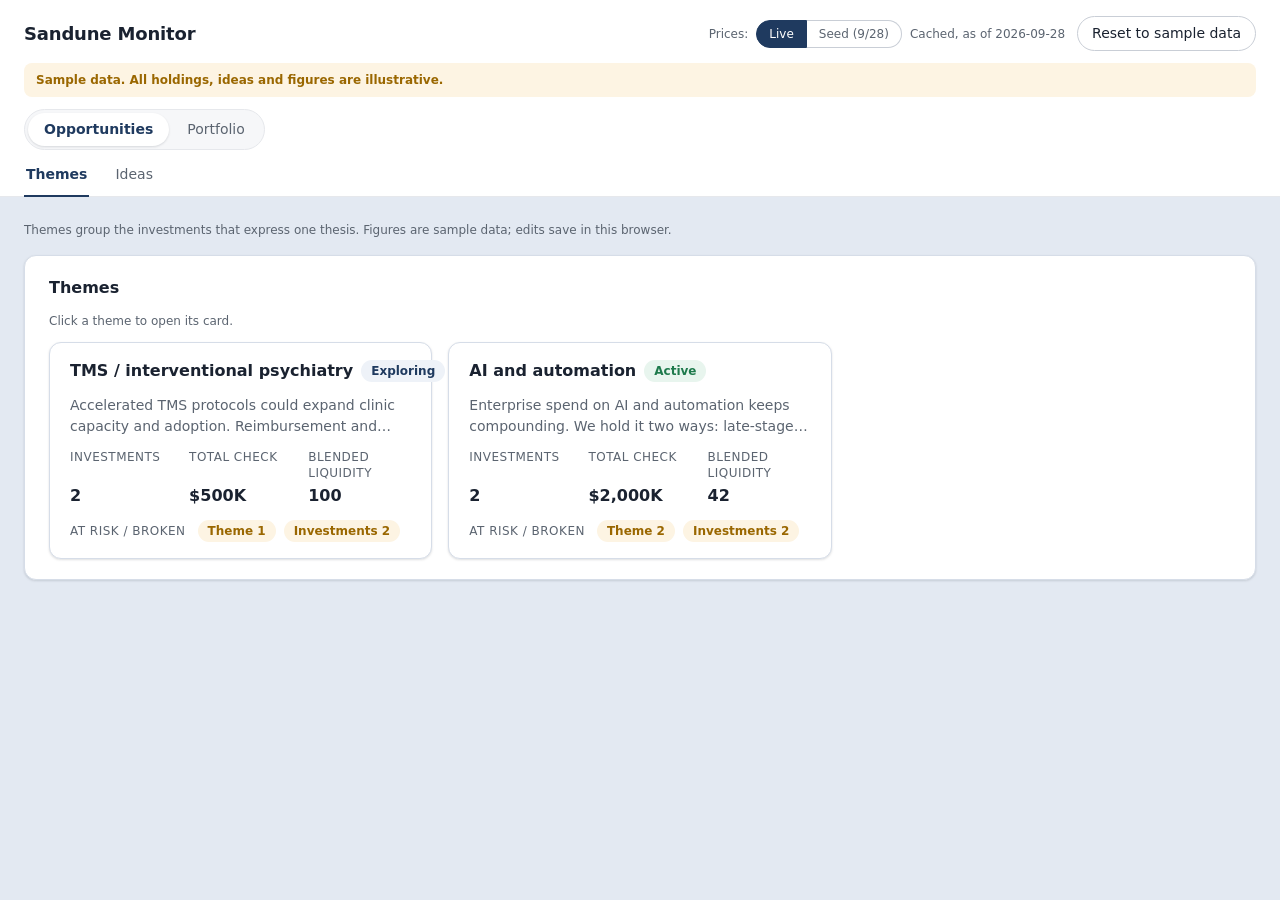
==== index.html @ 03a2427d "Holdings by asset class, one card per class Replaces the single holdings table with seven cards (pub" ====
<!doctype html>
<html lang="en">
<head>
<meta charset="utf-8">
<meta name="viewport" content="width=device-width, initial-scale=1">
<title>Sandune Monitor</title>
<link rel="stylesheet" href="css/app.css">
</head>
<body>
<header class="app-header">
  <div class="brand-row">
    <h1>Sandune Monitor</h1>
    <div class="header-tools">
      <div class="price-toggle" role="group" aria-label="Price source">
        <span class="muted">Prices:</span>
        <button type="button" class="seg" data-price-mode="live" aria-pressed="true">Live</button>
        <button type="button" class="seg" data-price-mode="seed" aria-pressed="false">Seed (9/28)</button>
        <span class="price-status muted" id="price-status" role="status"></span>
      </div>
      <button type="button" class="btn" id="reset">Reset to sample data</button>
    </div>
  </div>
  <p class="banner" role="note">Sample data. All holdings, ideas and figures are illustrative.</p>
  <nav class="nav-top" role="tablist" aria-label="Sections">
    <button type="button" role="tab" id="secbtn-opportunities" data-section="opportunities" aria-selected="true">Opportunities</button>
    <button type="button" role="tab" id="secbtn-portfolio" data-section="portfolio" aria-selected="false" tabindex="-1">Portfolio</button>
  </nav>
  <nav class="nav-sub" role="tablist" aria-label="Opportunities views" data-section="opportunities">
    <button type="button" role="tab" id="tabbtn-themes" data-tab="opportunities/themes" aria-controls="tab-themes" aria-selected="true">Themes</button>
    <button type="button" role="tab" id="tabbtn-ideas" data-tab="opportunities/ideas" aria-controls="tab-ideas" aria-selected="false" tabindex="-1">Ideas</button>
  </nav>
  <nav class="nav-sub" role="tablist" aria-label="Portfolio views" data-section="portfolio" hidden>
    <button type="button" role="tab" id="tabbtn-portfolio" data-tab="portfolio/current" aria-controls="tab-portfolio" aria-selected="true">Current</button>
    <button type="button" role="tab" id="tabbtn-proforma" data-tab="portfolio/proforma" aria-controls="tab-proforma" aria-selected="false" tabindex="-1">Pro Forma</button>
  </nav>
</header>

<main>
  <div id="sec-opportunities">
  <section id="tab-themes" role="tabpanel" aria-labelledby="tabbtn-themes" hidden>
    <p class="asof">Themes group the investments that express one thesis. Figures are sample data; edits save in this browser.</p>

    <section class="card" aria-labelledby="th-h">
      <div class="card-header"><h2 id="th-h">Themes</h2></div>
      <p class="note">Click a theme to open its card.</p>
      <div id="th-grid" class="theme-grid"></div>
    </section>
    <div id="th-card" class="card-slot"></div>
  </section>

  <section id="tab-ideas" role="tabpanel" aria-labelledby="tabbtn-ideas" hidden>
    <p class="asof">Investment ideas in the pipeline. Figures are sample data; edits save in this browser.</p>

    <section class="card" aria-labelledby="inv-h">
      <div class="card-header">
        <h2 id="inv-h">Investments</h2>
        <div class="card-actions">
          <button type="button" class="btn btn-toggle" id="id-cols" aria-pressed="false">All columns</button>
        </div>
      </div>
      <div id="id-intake"></div>
      <div class="filters" id="id-filters"></div>
      <p class="note">Click a row to open its card. "Add to Pro Forma" puts the idea in the Pro Forma book at its default check size.</p>
      <div class="table-wrap">
        <table class="grid ideas" id="id-table"></table>
      </div>
    </section>
    <div id="id-card" class="card-slot"></div>
  </section>
  </div>

  <section id="tab-portfolio" role="tabpanel" aria-labelledby="tabbtn-portfolio" hidden>
    <p class="asof" id="pf-asof"></p>

    <div class="tiles" id="pf-tiles"></div>
    <div class="card dp-build" id="pf-dp-build" hidden></div>

    <div class="charts">
      <figure class="card">
        <figcaption>Exposure by asset class, % of NAV</figcaption>
        <div class="chart-box"><canvas id="pf-chart-class" role="img" aria-label="Horizontal bar chart of exposure by asset class as a percent of NAV. Figures are in the holdings table."></canvas></div>
      </figure>
      <figure class="card">
        <figcaption>Exposure by sector, % of NAV</figcaption>
        <div class="chart-box"><canvas id="pf-chart-sector" role="img" aria-label="Horizontal bar chart of exposure by sector as a percent of NAV, excluding cash. Figures are in the holdings table."></canvas></div>
        <p class="note">% of NAV excl. cash.</p>
      </figure>
      <figure class="card card-wide">
        <figcaption>Liquidity ladder and projected capital calls, next 5 years ($M)</figcaption>
        <div class="chart-sub">Liquidity ladder</div>
        <div class="chart-box chart-ladder"><canvas id="pf-chart-ladder" role="img" aria-label="Line chart of the liquidity ladder from now through year 5, in $M."></canvas></div>
        <div class="chart-sub">Projected capital calls</div>
        <div class="chart-box chart-calls"><canvas id="pf-chart-calls" role="img" aria-label="Bar chart of projected capital calls for years 1 to 5, in $M, on the same year axis as the ladder above."></canvas></div>
        <p class="note">Ladder = cash and T-bills + holdings liquid by that date − cumulative capital calls.</p>
      </figure>
    </div>

    <div id="pf-holdings" class="hc-stack" aria-label="Holdings by asset class"></div>

    <section class="card" aria-labelledby="bl-h" id="pf-blotter">
      <div class="card-header">
        <h2 id="bl-h">Blotter <span class="h-count muted" id="bl-count"></span></h2>
        <div class="card-actions">
          <button type="button" class="btn" id="bl-csv">Download CSV</button>
        </div>
      </div>
      <p class="note">Every buy, sell, capital call, distribution and income item behind the book. A new entry posts to its holding and to operating cash straight away and saves in this browser. Sample data.</p>
      <div id="bl-form"></div>
      <div class="filters" id="bl-filters"></div>
      <div class="table-wrap">
        <table class="grid blotter" id="bl-table"></table>
      </div>
    </section>
  </section>

  <section id="tab-proforma" role="tabpanel" aria-labelledby="tabbtn-proforma" hidden>
    <p class="asof">Tick investments to add them to the book, or add a whole theme. Figures are sample data; selections save in this browser.</p>

    <section class="card" aria-labelledby="pf2-sel-h">
      <div class="card-header">
        <h2 id="pf2-sel-h">Investments to add</h2>
        <div class="card-actions">
          <label class="theme-pick"><span class="sr-only">Add theme</span><select id="pf2-theme-pick" aria-label="Add all investments in a theme"></select></label>
        </div>
      </div>
      <div class="table-wrap">
        <table class="grid" id="pf2-selector"></table>
      </div>
      <div id="pf2-trades" class="pf-trades"></div>
    </section>

    <div class="pf-grid">
      <section class="card pf-main" aria-labelledby="pf2-baf-h">
        <div class="card-header"><h2 id="pf2-baf-h">Current vs pro forma</h2></div>
        <div class="table-wrap">
          <table class="grid baf" id="pf2-table"></table>
        </div>
        <div id="pf2-pre" class="pre-breaches"></div>
      </section>
      <aside class="card pf-limits" aria-labelledby="pf2-limits-h">
        <div class="card-header"><h2 id="pf2-limits-h">Limits and haircuts</h2></div>
        <p class="note">Shared with the Portfolio tab. Changes apply to both.</p>
        <div id="pf2-limits" class="limits-grid"></div>
      </aside>
    </div>

    <figure class="card">
      <figcaption>Liquidity ladder, before and after ($M)</figcaption>
      <div class="chart-box chart-ladder"><canvas id="pf2-chart-ladder" role="img" aria-label="Line chart of the liquidity ladder before the trade (gray) and after the trade (navy), now through year 5, same axis."></canvas></div>
      <div class="chart-sub">After-trade capital calls</div>
      <div class="chart-box chart-calls"><canvas id="pf2-chart-calls" role="img" aria-label="Bar chart of after-trade projected capital calls, years 1 to 5, aligned with the ladder above."></canvas></div>
    </figure>

    <section aria-labelledby="pf2-hold-h" class="hc-group">
      <h2 id="pf2-hold-h" class="group-title">Pro forma holdings <span class="h-count muted">new rows marked PF; holdings sold to fund a trade show their reduced value</span></h2>
      <div id="pf2-holdings" class="hc-stack"></div>
    </section>
  </section>
</main>

<script src="vendor/chart.umd.min.js"></script>
<script src="data/seed.js"></script>
<script src="js/metrics.js"></script>
<script src="js/positions.js"></script>
<script src="js/format.js"></script>
<script src="js/store.js"></script>
<script src="js/api.js"></script>
<script src="js/prices.js"></script>
<script src="js/holdings.js"></script>
<script src="js/blotter.js"></script>
<script src="js/portfolio.js"></script>
<script src="samples/sample-om-extracted.js"></script>
<script src="js/themes-model.js"></script>
<script src="js/intake.js"></script>
<script src="js/ideas.js"></script>
<script src="js/proforma-model.js"></script>
<script src="js/proforma.js"></script>
<script src="js/app.js"></script>
</body>
</html>
---- css/app.css ----
/* Sandune Monitor. Calm, soft investor tool: tokens first, then components. */
:root {
  --accent: #1f3a5f;
  --ink: #1a2230;
  --muted: #5b6470;
  --page: #e3e9f2;          /* page background: cool blue-gray so white cards stand out */
  --subtle: #f6f7f9;        /* grey fills inside cards: table headers, subtotal rows, tags */
  --card: #ffffff;
  --card-border: #d6dde8;
  --line: #e6e8ec;
  --line-strong: #c9ced6;
  --hover: #f9fafb;
  --accent-tint: #eef2f8;
  --ok-tint: #e8f5ee;   --ok: #1e7a4c;
  --warn-tint: #fdf4e3; --warn: #9a6700;
  --breach-tint: #fdecec; --breach: #b42318;
  --r-card: 12px; --r-input: 8px; --r-pill: 999px;
  --shadow: 0 1px 2px rgba(16, 24, 40, .06), 0 1px 3px rgba(16, 24, 40, .08);
  --shadow-lift: 0 2px 4px rgba(16, 24, 40, .06), 0 4px 10px rgba(16, 24, 40, .10);
  --s1: 4px; --s2: 8px; --s3: 12px; --s4: 16px; --s5: 24px; --s6: 32px;
  --ease: 150ms ease;
  /* Type scale: every element uses one of these. Only Portfolio summary tiles use --fs-hero. */
  --fs-hero: 28px;          /* Portfolio summary tile values only */
  --fs-card-title: 18px;    /* card title (investment / theme name) */
  --fs-section: 16px;       /* section headings: Themes, Investments, Holdings, chart titles */
  --fs-value: 16px;         /* stat values */
  --fs-body: 14px;          /* body text */
  --fs-small: 12px;         /* help text, stat labels, table headers, pills */
}

* { box-sizing: border-box; }
html { -webkit-text-size-adjust: 100%; }
body {
  margin: 0; background: var(--page); color: var(--ink);
  font: var(--fs-body)/1.5 system-ui, -apple-system, "Segoe UI", Roboto, sans-serif;
  font-variant-numeric: tabular-nums;
  overflow-x: hidden;
}
h1, h2, h3 { margin: 0; color: var(--ink); }
h1 { font-size: var(--fs-card-title); font-weight: 600; letter-spacing: -.01em; }
h2 { font-size: var(--fs-section); font-weight: 600; }
h3 { font-size: var(--fs-body); font-weight: 600; }

/* Stat rows: equal-width columns, label on top, value underneath, all top-aligned. */
.stat-row { display: grid; grid-template-columns: repeat(var(--cols, 4), minmax(0, 1fr)); gap: var(--s3) var(--s4); align-items: start; }
.stat { display: flex; flex-direction: column; gap: var(--s1); min-width: 0; }
.stat-label { font-size: var(--fs-small); text-transform: uppercase; letter-spacing: .04em; color: var(--muted); font-weight: 500; line-height: 1.35; }
.stat-value { font-size: var(--fs-value); font-weight: 600; font-variant-numeric: tabular-nums; line-height: 1.4; min-height: 22px; display: flex; flex-wrap: wrap; gap: var(--s1); align-items: center; }
.stat-value select { font-size: var(--fs-body); font-weight: 400; }
button, input, select, textarea { font: inherit; color: inherit; }
input, select, textarea { font-variant-numeric: tabular-nums; }
a { color: var(--accent); }
:focus-visible { outline: 2px solid var(--accent); outline-offset: 2px; }

.sr-only { position: absolute; width: 1px; height: 1px; overflow: hidden; clip: rect(0 0 0 0); white-space: nowrap; }
.muted { color: var(--muted); }
.nowrap { white-space: nowrap; font-size: var(--fs-small); }
.note { color: var(--muted); margin: 0 0 var(--s3); font-size: var(--fs-small); }
.asof { color: var(--muted); margin: 0 0 var(--s4); font-size: var(--fs-small); }
.placeholder { color: var(--muted); margin: 0; padding: var(--s5); text-align: center; }
.breach { color: var(--breach); font-weight: 600; }
.ok { color: var(--ok); }

/* ---------- Header ---------- */
.app-header { padding: var(--s4) var(--s5) 0; background: var(--card); border-bottom: 1px solid var(--line); }
.brand-row { display: flex; align-items: center; justify-content: space-between; gap: var(--s3); flex-wrap: wrap; }
.header-tools { display: flex; align-items: center; gap: var(--s3); flex-wrap: wrap; }
.banner {
  margin: var(--s3) 0 0; padding: var(--s2) var(--s3); border-radius: var(--r-input);
  background: var(--warn-tint); color: var(--warn); font-weight: 600; font-size: var(--fs-small);
}
/* Navigation: top-level sections as a pill segmented control, sub-tabs underlined beneath. */
.nav-top {
  display: inline-flex; gap: 2px; margin: var(--s3) 0 var(--s2); padding: 3px;
  background: var(--subtle); border: 1px solid var(--line); border-radius: var(--r-pill);
}
.nav-top [role=tab] {
  border: 0; background: none; padding: 6px var(--s4); border-radius: var(--r-pill); cursor: pointer;
  color: var(--muted); font-weight: 500; transition: background-color var(--ease), color var(--ease), box-shadow var(--ease);
}
.nav-top [role=tab]:hover { color: var(--ink); }
.nav-top [role=tab][aria-selected=true] { background: var(--card); color: var(--accent); box-shadow: var(--shadow); font-weight: 600; }
.nav-sub { display: flex; gap: var(--s5); margin: 0; }
.nav-sub[hidden] { display: none; }
.nav-sub [role=tab] {
  border: 0; background: none; padding: 6px 2px 10px; cursor: pointer; color: var(--muted); font-weight: 500;
  border-bottom: 2px solid transparent; margin-bottom: -1px; transition: color var(--ease), border-color var(--ease);
}
.nav-sub [role=tab]:hover { color: var(--ink); }
.nav-sub [role=tab][aria-selected=true] { color: var(--accent); border-bottom-color: var(--accent); font-weight: 600; }

/* Segmented pill control (price source) */
.price-toggle { display: flex; align-items: center; gap: 0; flex-wrap: wrap; font-size: var(--fs-small); }
.price-toggle > .muted:first-child { margin-right: var(--s2); }
.seg {
  border: 1px solid var(--line-strong); background: var(--card); padding: 4px var(--s3); cursor: pointer; font-size: var(--fs-small);
  color: var(--muted); transition: background-color var(--ease), color var(--ease), border-color var(--ease);
}
.seg[data-price-mode=live] { border-radius: var(--r-pill) 0 0 var(--r-pill); }
.seg[data-price-mode=seed] { border-radius: 0 var(--r-pill) var(--r-pill) 0; border-left: 0; }
.seg[aria-pressed=true] { background: var(--accent); border-color: var(--accent); color: #fff; }
.price-status { margin-left: var(--s2); }

/* ---------- Page and cards ---------- */
main { padding: var(--s5); }
section[role=tabpanel] > * + * { margin-top: var(--s5); }
section[role=tabpanel] > .asof + * { margin-top: 0; }
.card, figure.card, .idea-card {
  background: var(--card); border: 1px solid var(--card-border); border-radius: var(--r-card); box-shadow: var(--shadow);
  padding: 20px var(--s5); margin: 0; min-width: 0;
}
.card-header { display: flex; align-items: center; justify-content: space-between; gap: var(--s3); flex-wrap: wrap; margin-bottom: var(--s3); }
.card-actions { display: flex; align-items: center; gap: var(--s2); flex-wrap: wrap; }
.card-slot:empty { display: none; }
figure.card figcaption { font-weight: 600; font-size: var(--fs-section); margin-bottom: var(--s3); }

/* ---------- Buttons, chips, pills ---------- */
.btn {
  border: 1px solid var(--line-strong); background: var(--card); color: var(--ink);
  padding: 6px 14px; border-radius: var(--r-pill); cursor: pointer; font-weight: 500; white-space: nowrap;
  transition: border-color var(--ease), color var(--ease), background-color var(--ease), box-shadow var(--ease);
}
.btn:hover { border-color: var(--accent); color: var(--accent); }
.btn-primary { background: var(--accent); border-color: var(--accent); color: #fff; }
.btn-primary:hover { color: #fff; background: #183049; }
.btn-toggle[aria-pressed=true] { background: var(--accent-tint); border-color: var(--accent); color: var(--accent); }
.btn-sm { padding: 3px 10px; font-size: var(--fs-small); }
.fld-end { margin-left: auto; justify-content: flex-end; }
table.grid th.col-act { text-align: right; }
table.grid td.col-act { text-align: right; }
.btn:disabled, .btn:disabled:hover { opacity: .45; cursor: not-allowed; border-color: var(--line-strong); color: var(--ink); }
.btn-primary:disabled, .btn-primary:disabled:hover { background: var(--accent); border-color: var(--accent); color: #fff; }
.link { border: 0; background: none; padding: 0; cursor: pointer; color: var(--accent); text-decoration: underline; text-underline-offset: 2px; }
.link.danger { color: var(--muted); }
.link.danger:hover { color: var(--breach); }
.link:disabled { color: var(--muted); text-decoration: none; cursor: not-allowed; opacity: .7; }

.chip {
  border: 1px solid var(--line); background: var(--card); border-radius: var(--r-pill); padding: 3px var(--s3); cursor: pointer;
  color: var(--ink); transition: background-color var(--ease), border-color var(--ease), color var(--ease);
}
.chip:hover { border-color: var(--line-strong); }
.chip[aria-pressed=true] { background: var(--accent); border-color: var(--accent); color: #fff; }
.chip-n { opacity: .65; margin-left: 2px; }
.chip-row { display: flex; flex-wrap: wrap; align-items: center; gap: 6px; }
.chip-label { color: var(--muted); font-size: var(--fs-small); min-width: 48px; }
.filters { display: flex; flex-direction: column; gap: var(--s2); margin-bottom: var(--s3); }

.pill, .status-pill, .flag {
  display: inline-block; border-radius: var(--r-pill); padding: 2px 10px; font-size: var(--fs-small); font-weight: 600;
  white-space: nowrap; line-height: 18px; border: 0;
}
.pill { cursor: pointer; min-width: 72px; text-align: center; transition: background-color var(--ease), color var(--ease); }
.pill-intact, .conf-high, .status-pill.is-ok, .flag-ok { background: var(--ok-tint); color: var(--ok); }
.pill-at_risk, .conf-low, .status-pill.is-warn, .flag-pre { background: var(--warn-tint); color: var(--warn); }
.pill-broken, .status-pill.is-breach, .flag-caused { background: var(--breach-tint); color: var(--breach); }
.conf-medium, .pill-null, .status-pill.is-muted { background: var(--subtle); color: var(--muted); }
.status-pill.is-accent { background: var(--accent-tint); color: var(--accent); }
.conf-high, .conf-medium, .conf-low, .pill-null { cursor: default; min-width: 0; }

.tag { display: inline-block; background: var(--subtle); color: var(--muted); font-size: var(--fs-small); padding: 1px var(--s2); border-radius: var(--r-pill); margin-left: var(--s1); }
.tag-ai { background: var(--accent-tint); color: var(--accent); font-weight: 600; }
.tag-cached { background: var(--warn-tint); color: var(--warn); }
.doc-label { background: var(--subtle); color: var(--muted); font-size: var(--fs-small); font-weight: 600; padding: 1px var(--s2); border-radius: var(--r-pill); white-space: nowrap; }
.badge { display: inline-block; font-size: var(--fs-small); font-weight: 700; padding: 0 6px; border-radius: var(--r-pill); white-space: nowrap; }
.badge-pf { background: var(--accent); color: #fff; }
.badge-sold { background: var(--subtle); color: var(--muted); font-weight: 600; }

/* ---------- Tiles ---------- */
.tiles { display: grid; grid-template-columns: repeat(auto-fit, minmax(200px, 1fr)); gap: var(--s4); }
.tile {
  background: var(--card); border: 1px solid var(--card-border); border-radius: var(--r-card); box-shadow: var(--shadow);
  padding: 20px; text-align: left; min-width: 0; display: flex; flex-direction: column; gap: 6px;
}
.tile-button { cursor: pointer; transition: transform var(--ease), box-shadow var(--ease); }
.tile-button:hover { transform: translateY(-1px); box-shadow: var(--shadow-lift); }
.tile-button[aria-expanded=true] { box-shadow: 0 0 0 2px var(--accent-tint), var(--shadow); }
.tile-label { color: var(--muted); font-size: var(--fs-small); display: flex; justify-content: space-between; gap: var(--s2); }
.tile-hint { color: var(--accent); font-weight: 500; }
.tile-value { font-size: var(--fs-hero); font-weight: 600; line-height: 1.15; letter-spacing: -.01em; transition: color var(--ease); }
.tile-value-2 { font-size: var(--fs-body); font-weight: 400; color: var(--muted); letter-spacing: 0; }
.tile-sub { color: var(--muted); font-size: var(--fs-small); display: flex; flex-wrap: wrap; align-items: center; gap: 6px; }

/* ---------- Charts ---------- */
.charts { display: grid; grid-template-columns: 1fr 1fr; gap: var(--s5); align-items: start; }
.card-wide { grid-column: 1 / -1; }
.chart-box { position: relative; height: 200px; width: 100%; }
.chart-ladder { height: 190px; }
.chart-calls { height: 130px; }
.chart-sub { color: var(--muted); font-size: var(--fs-small); margin: var(--s1) 0 2px; }
figure.card .note { margin: var(--s2) 0 0; }

/* ---------- Tables ---------- */
.table-wrap { overflow-x: auto; max-width: 100%; border: 1px solid var(--line); border-radius: var(--r-input); }
table.grid { border-collapse: separate; border-spacing: 0; width: 100%; font-variant-numeric: tabular-nums; }
table.grid th, table.grid td { padding: 12px var(--s4); text-align: left; white-space: nowrap; vertical-align: middle; line-height: 20px; }
table.grid thead th {
  background: var(--subtle); color: var(--muted); font-size: var(--fs-small); font-weight: 600; text-transform: uppercase;
  letter-spacing: .04em; border-bottom: 1px solid var(--line); position: sticky; top: 0; z-index: 2; padding-top: 10px; padding-bottom: 10px;
}
table.grid tbody tr, table.grid tfoot tr { background: var(--card); transition: background-color var(--ease); }
table.grid tbody td, table.grid tbody th { border-bottom: 1px solid var(--line); background: inherit; }
table.grid tbody tr:last-child td, table.grid tbody tr:last-child th { border-bottom: 0; }
table.grid tbody tr:hover { background: var(--hover); }
table.grid .num { text-align: right; }
table.grid td.wrap { white-space: normal; min-width: 140px; max-width: 240px; }
table.grid .col-name { position: sticky; left: 0; z-index: 1; min-width: 180px; max-width: 260px; white-space: normal; }
table.grid thead th.col-name { z-index: 3; }
table.grid tr.subtotal, table.grid tr.group-row { background: var(--subtle); }
table.grid tr.subtotal td, table.grid tr.group-row td { font-weight: 600; }
table.grid tbody tr.subtotal:hover, table.grid tbody tr.group-row:hover { background: var(--subtle); }
table.grid tr.grandtotal td { font-weight: 700; border-top: 2px solid var(--ink); border-bottom: 0; }
table.grid tbody tr.grandtotal:hover { background: var(--card); }
.sort { border: 0; background: none; padding: 0; cursor: pointer; font: inherit; color: inherit; letter-spacing: inherit; text-transform: inherit; text-align: inherit; }
th[aria-sort=ascending] .sort, th[aria-sort=descending] .sort { color: var(--accent); }
td.editable { cursor: text; }
td.editable:hover { box-shadow: inset 0 0 0 1px var(--line-strong); }
.cell-input { width: 100%; min-width: 80px; padding: 4px 8px; border: 1px solid var(--accent); border-radius: var(--r-input); background: var(--card); }
td.num .cell-input { text-align: right; }
.col-act { width: 1%; }
tr.addrow td { background: var(--card); }
.addrow-inner { display: flex; align-items: center; gap: var(--s2); flex-wrap: wrap; position: sticky; left: var(--s4); width: max-content; }
.addrow-inner select, .theme-pick select, #pf2-selector select, .note-form select {
  border: 1px solid var(--line-strong); border-radius: var(--r-input); padding: 5px var(--s2); background: var(--card); max-width: 100%;
}
.sub-num { display: block; color: var(--muted); font-size: var(--fs-small); }

/* Dry powder build */
table.grid.build tr.sub { background: var(--subtle); }
table.grid.build tr.sub td { font-weight: 600; }
table.grid.build tr.total td { font-weight: 700; border-top: 2px solid var(--ink); }

/* ---------- Ideas: themes ---------- */
.theme-grid { display: grid; grid-template-columns: repeat(auto-fill, minmax(300px, 1fr)); gap: var(--s4); }
.theme-tile {
  display: flex; flex-direction: column; gap: var(--s3); text-align: left; border: 1px solid var(--card-border); border-radius: var(--r-card);
  background: var(--card); padding: var(--s4) 20px; cursor: pointer; min-width: 0; box-shadow: var(--shadow);
  transition: transform var(--ease), box-shadow var(--ease), border-color var(--ease);
}
.theme-tile:hover { transform: translateY(-1px); box-shadow: var(--shadow-lift); }
.theme-tile.selected { border-color: var(--accent); box-shadow: 0 0 0 2px var(--accent-tint), var(--shadow); }
.tt-head { display: flex; justify-content: space-between; align-items: flex-start; gap: var(--s2); font-size: var(--fs-section); }
.tt-thesis { color: var(--muted); display: -webkit-box; -webkit-line-clamp: 2; -webkit-box-orient: vertical; overflow: hidden; }

/* ---------- Ideas: investment and theme cards ---------- */
tr.idea-row { cursor: pointer; }
table.grid tbody tr.idea-row.selected { background: var(--accent-tint); }
tr.idea-row.selected td.col-name { box-shadow: inset 3px 0 0 var(--accent); font-weight: 600; }
.card-head { border-bottom: 1px solid var(--line); padding-bottom: var(--s4); }
.title-input { width: 100%; font-size: var(--fs-card-title); font-weight: 600; border: 1px solid transparent; border-radius: var(--r-input); padding: 4px 8px; margin-left: -8px; background: transparent; }
.title-input:hover, .title-input:focus { border-color: var(--line-strong); }
.head-fields { display: flex; flex-wrap: wrap; gap: var(--s3) var(--s5); margin-top: var(--s3); align-items: flex-end; }
.fld { display: flex; flex-direction: column; gap: var(--s1); min-width: 0; }
.fld > span:first-child { color: var(--muted); font-size: var(--fs-small); }
.fld input, .fld select, .fld textarea, .card-sec textarea, .list-input, .add-line input, #id-paste {
  border: 1px solid var(--line-strong); border-radius: var(--r-input); padding: 6px 10px; background: var(--card); min-width: 0;
  transition: border-color var(--ease), box-shadow var(--ease);
}
.fld input:focus, .fld select:focus, .fld textarea:focus, .card-sec textarea:focus, .list-input:focus, .add-line input:focus, #id-paste:focus {
  border-color: var(--accent); box-shadow: 0 0 0 3px var(--accent-tint); outline: none;
}
.fld input.wide { min-width: 280px; }
.fld.block { margin-top: var(--s3); }
.fld.grow { flex: 1 1 200px; }
.card-sec { padding: var(--s4) 0; border-bottom: 1px solid var(--line); }
.card-sec:last-child { border-bottom: 0; padding-bottom: 0; }
.card-sec h3 { margin-bottom: var(--s2); }
.card-sec textarea { width: 100%; resize: vertical; }
.reason { margin-top: var(--s3); padding: var(--s3); border-radius: var(--r-input); background: var(--accent-tint); }
.reason label { display: block; font-weight: 600; margin-bottom: var(--s2); }
.reason .breach { margin: var(--s2) 0 0; }
.edit-list { list-style: none; margin: 0 0 var(--s2); padding: 0; }
.edit-list li { display: flex; align-items: center; gap: var(--s2); padding: var(--s1) 0; }
.edit-list .list-input { flex: 1 1 auto; }
.list-text { flex: 1 1 auto; }
.add-line { display: flex; gap: var(--s2); flex-wrap: wrap; }
.add-line input { flex: 1 1 200px; }
.terms { display: grid; grid-template-columns: repeat(auto-fill, minmax(180px, 1fr)); gap: var(--s3); margin-top: var(--s1); }
.terms .fld:has(input.wide) { grid-column: span 2; }
.terms .fld input.wide { min-width: 0; }
.signals { list-style: none; margin: 0 0 var(--s3); padding: 0; }
.signals li { display: flex; gap: var(--s3); align-items: baseline; padding: var(--s2) 0; border-bottom: 1px solid var(--line); }
.sig-date { color: var(--muted); white-space: nowrap; }
.sig-body { flex: 1 1 auto; }
.sig-actions { white-space: nowrap; }
.ai-read { display: block; margin-top: var(--s1); font-size: var(--fs-small); }
.note-form { display: flex; flex-wrap: wrap; gap: var(--s2); align-items: flex-end; }
.note-form select { max-width: 280px; }
table.grid.log td.wrap { min-width: 220px; max-width: none; }
.vc-row .list-input { flex: 1 1 200px; }
.picks { display: flex; flex-wrap: wrap; gap: var(--s2) var(--s4); margin-top: var(--s2); }
.pick { display: flex; gap: 6px; align-items: center; cursor: pointer; }
.card-sec .table-wrap + .note { margin-top: var(--s3); }

/* ---------- Ideas: document intake ---------- */
.intake { border: 1px solid var(--line); border-radius: var(--r-card); margin-bottom: var(--s4); background: var(--card); }
.intake > summary { cursor: pointer; padding: var(--s3) var(--s4); font-weight: 600; }
.intake-body { padding: 0 var(--s4) var(--s4); }
.intake-tabs { display: inline-flex; gap: 2px; margin-bottom: var(--s3); padding: 3px; background: var(--subtle); border: 1px solid var(--line); border-radius: var(--r-pill); }
.intake-tabs [role=tab] { border: 0; background: none; padding: 4px var(--s3); border-radius: var(--r-pill); cursor: pointer; color: var(--muted); transition: background-color var(--ease), color var(--ease); }
.intake-tabs [role=tab][aria-selected=true] { background: var(--card); color: var(--accent); font-weight: 600; box-shadow: var(--shadow); }
.dropzone {
  border: 1px dashed var(--line-strong); border-radius: var(--r-card); padding: var(--s5) var(--s3); text-align: center; color: var(--muted); cursor: pointer;
  transition: border-color var(--ease), background-color var(--ease), color var(--ease);
}
.dropzone:hover, .dropzone.over { border-color: var(--accent); background: var(--accent-tint); color: var(--ink); }
#id-paste { width: 100%; margin-bottom: var(--s2); }
.intake-foot { display: flex; flex-wrap: wrap; align-items: center; gap: var(--s3); margin-top: var(--s3); }
.intake-msg { margin: var(--s3) 0 0; padding: var(--s2) var(--s3); border-radius: var(--r-input); background: var(--warn-tint); color: var(--warn); }
.reading { margin: var(--s1) 0; font-weight: 600; color: var(--accent); }
.rv-head { display: flex; justify-content: space-between; gap: var(--s3); flex-wrap: wrap; align-items: flex-start; margin-bottom: var(--s3); }
.rv-head .note { margin: var(--s1) 0 0; }
.rv-save { display: flex; gap: var(--s2); align-items: center; flex-wrap: wrap; }
table.grid.review td, table.grid.review th { white-space: normal; vertical-align: top; }
table.grid.review tbody th.col-name { min-width: 140px; font-weight: 600; text-align: left; }
table.grid.review td.rv-value { min-width: 260px; max-width: 560px; }
table.grid.review td.rv-value input, table.grid.review td.rv-value select, table.grid.review td.rv-value textarea {
  width: 100%; border: 1px solid var(--line-strong); border-radius: var(--r-input); padding: 6px 10px; }
table.grid.review td.rv-value input[inputmode] { width: 140px; }
table.grid.review td.rv-actions { white-space: nowrap; }
table.grid.review tbody tr.attn { background: var(--warn-tint); }
table.grid.review tbody tr.rv-accepted, table.grid.review tbody tr.rv-edited { background: var(--ok-tint); }
.rv-list { margin: 0; padding-left: var(--s4); }
.rv-done { color: var(--ok); font-weight: 600; font-size: var(--fs-small); }

/* ---------- Holdings by asset class ---------- */
.hc-stack { display: flex; flex-direction: column; gap: var(--s5); }
.hc-group { display: flex; flex-direction: column; gap: var(--s3); }
.group-title .h-count { text-transform: none; letter-spacing: 0; }
.unit-hint { text-transform: none; letter-spacing: 0; font-weight: 500; opacity: .8; }
td.derived { color: var(--ink); cursor: help; }
table.grid.hold td.col-name { min-width: 150px; max-width: 220px; }
table.grid.hold th, table.grid.hold td { padding-left: var(--s3); padding-right: var(--s3); }
table.grid.hold th.col-name, table.grid.hold td.col-name { padding-left: var(--s4); }
table.grid.hold-total td.col-name, table.grid.hold-total th.col-name { min-width: 160px; }
table.grid.hold-total { width: auto; min-width: 480px; }
@media (max-width: 720px) {
  .hc-stack { gap: var(--s4); }
  table.grid.hold-total { min-width: 0; width: 100%; }
}

/* ---------- Blotter ---------- */
.h-count { font-size: var(--fs-small); font-weight: 500; margin-left: var(--s2); }
.bl-form { display: flex; flex-wrap: wrap; gap: var(--s3) var(--s4); align-items: flex-end; padding: var(--s4); border: 1px solid var(--line); border-radius: var(--r-input); background: var(--subtle); margin-bottom: var(--s2); }
.bl-form .fld input, .bl-form .fld select { min-width: 120px; width: 140px; }
.bl-form .fld-holding select { width: 260px; max-width: 100%; }
.bl-form .fld-note { flex: 1 1 200px; }
.bl-form .fld-note input { width: 100%; }
.bl-form .fld input[inputmode] { text-align: right; }
.bl-form .bl-computed { display: inline-block; padding: 6px 0; min-width: 120px; font-weight: 600; }
.bl-form .fld-submit { align-self: flex-end; }
.bl-help { margin-bottom: var(--s3); }
.bl-error { margin: 0 0 var(--s3); padding: var(--s2) var(--s3); border-radius: var(--r-input); background: var(--breach-tint); color: var(--breach); font-weight: 600; }
.bl-select { border: 1px solid var(--line-strong); border-radius: var(--r-input); padding: 4px var(--s2); background: var(--card); max-width: 100%; }
.tag-buy, .tag-capital_call { background: var(--accent-tint); color: var(--accent); }
.tag-sell { background: var(--warn-tint); color: var(--warn); }
.tag-dividend, .tag-coupon, .tag-interest, .tag-distribution { background: var(--ok-tint); color: var(--ok); }
.tag-fee { background: var(--subtle); color: var(--muted); }
table.grid.blotter td.wrap { max-width: 300px; }
table.grid.blotter .col-name { min-width: 160px; }

/* ---------- Pro Forma ---------- */
.num-input { width: 88px; text-align: right; border: 1px solid var(--line-strong); border-radius: var(--r-input); padding: 5px var(--s2); background: var(--card); }
.sel-inc { display: inline-flex; gap: var(--s2); align-items: center; cursor: pointer; }
table.grid tbody tr.sel-on { background: var(--accent-tint); }
.theme-pick select { min-width: 220px; }
.pf-trades { margin-top: var(--s3); }
.trades { margin: 0; padding-left: 18px; }
.trades li { margin: 2px 0; }
.warn { margin-top: var(--s2); padding: var(--s2) var(--s3); border-radius: var(--r-input); background: var(--warn-tint); color: var(--warn); }
.warn p { margin: 2px 0; }
.pf-grid { display: grid; grid-template-columns: minmax(0, 1fr) 360px; gap: var(--s5); align-items: start; }
.pf-grid > * { min-width: 0; }
.limits-grid { display: flex; flex-direction: column; gap: var(--s4); }
table.grid.limits .col-name { min-width: 0; position: static; }
.unit-input { display: inline-flex; align-items: center; gap: 6px; }
.unit-input input { width: 96px; text-align: right; border: 1px solid var(--line-strong); border-radius: var(--r-input); padding: 5px var(--s2); background: var(--card); transition: border-color var(--ease), box-shadow var(--ease); }
.unit-input input:focus { border-color: var(--accent); box-shadow: 0 0 0 3px var(--accent-tint); outline: none; }
.unit { color: var(--muted); font-size: var(--fs-small); min-width: 20px; text-align: left; }

/* Comparison table */
table.grid.baf td { white-space: normal; }
table.grid.baf td.col-name { min-width: 170px; }
table.grid.baf th.th-group { text-align: center; }
table.grid.baf thead tr:first-child th[rowspan] { vertical-align: bottom; }
table.grid.baf thead tr + tr th { top: 38px; }
table.grid.baf .pfc { background: var(--accent-tint); border-left: 1px dashed var(--line-strong); }
table.grid.baf thead th.pfc { color: var(--accent); }
table.grid.baf td.num { min-width: 104px; }
table.grid.baf td.lim { color: var(--muted); white-space: nowrap; }
table.grid.baf tr.group-row td { text-transform: uppercase; letter-spacing: .04em; font-size: var(--fs-small); color: var(--muted); padding-top: 8px; padding-bottom: 8px; }
table.grid.baf tbody tr.note-row { background: var(--card); }
table.grid.baf tr.note-row td { color: var(--muted); font-size: var(--fs-small); font-style: italic; padding-top: 6px; padding-bottom: 6px; }
table.grid.baf tr.row-caused td:first-child { box-shadow: inset 3px 0 0 var(--breach); }
table.grid.baf tr.row-pre td:first-child { box-shadow: inset 3px 0 0 var(--warn); }
.chg-good { color: var(--ok); font-weight: 600; }
.chg-bad { color: var(--breach); font-weight: 600; }
.chg-flat { color: var(--muted); }
.chg-neutral { color: var(--ink); }
.pre-breaches { margin-top: var(--s4); }
.pre-breaches h3 { margin-bottom: var(--s2); }
.pre-breaches ul { margin: 0; padding: 0; list-style: none; }
.pre-breaches li { margin: var(--s1) 0; }
.pre-breaches p { margin: 0; }
table.grid tbody tr.pf-new { background: var(--accent-tint); }
table.grid tbody tr.pf-funded { background: var(--subtle); }

/* ---------- Responsive ---------- */
@media (max-width: 1100px) {
  .pf-grid { grid-template-columns: minmax(0, 1fr); }
}
@media (max-width: 900px) {
  .charts { grid-template-columns: 1fr; }
}
@media (max-width: 720px) {
  .app-header { padding: var(--s3) var(--s4) 0; }
  main { padding: var(--s4); }
  section[role=tabpanel] > * + * { margin-top: var(--s4); }
  .card, figure.card, .idea-card { padding: var(--s4); }
  .tiles { grid-template-columns: repeat(2, minmax(0, 1fr)); gap: var(--s3); }
  .tile { padding: var(--s4); }
  .tile-value { font-size: var(--fs-hero); }
  .nav-top { display: flex; }
  .nav-top [role=tab] { flex: 1 1 0; padding: 6px var(--s2); }
  .nav-sub { gap: var(--s4); }
  .price-status { flex-basis: 100%; margin: var(--s1) 0 0; }
  table.grid th, table.grid td { padding: 10px var(--s3); }
  table.grid .col-name { min-width: 140px; max-width: 170px; }
  .theme-grid { grid-template-columns: 1fr; }
  .fld input.wide { min-width: 0; width: 100%; }
  .head-fields .fld:has(input.wide) { flex: 1 1 100%; }
  .terms .fld:has(input.wide) { grid-column: 1 / -1; }
  .edit-list li { flex-wrap: wrap; }
  .edit-list li.assume .list-input { flex-basis: 100%; order: 3; }
  .theme-pick, .theme-pick select { min-width: 0; width: 100%; }
  .bl-form .fld, .bl-form .fld input, .bl-form .fld select, .bl-form .fld-holding select { width: 100%; min-width: 0; }
  .bl-form .fld { flex: 1 1 calc(50% - var(--s4)); }
  .bl-form .fld-holding, .bl-form .fld-note, .bl-form .fld-submit { flex-basis: 100%; }
  .card-actions { width: 100%; }

  /* Review screen: one card per field so Accept / Edit stay on screen. */
  table.grid.review, table.grid.review tbody { display: block; width: 100%; }
  table.grid.review thead { display: none; }
  table.grid.review tr { display: grid; grid-template-columns: 1fr auto auto; gap: var(--s1) var(--s2); padding: var(--s3); border-bottom: 1px solid var(--line); }
  table.grid.review th, table.grid.review td { border: 0; padding: 0; background: transparent !important; }
  table.grid.review tbody th.col-name { position: static; grid-column: 1; min-width: 0; max-width: none; }
  table.grid.review td.num { grid-column: 2; grid-row: 1; color: var(--muted); }
  table.grid.review td.num:not(:empty)::before { content: "p. "; }
  table.grid.review td:nth-child(4) { grid-column: 3; grid-row: 1; }
  table.grid.review td.rv-value { grid-column: 1 / -1; min-width: 0; max-width: none; }
  table.grid.review td.rv-actions { grid-column: 1 / -1; white-space: normal; }
  .table-wrap:has(> table.review) { overflow-x: visible; border: 0; }
}

/* Short text columns (asset class, sector) wrap so the compact holdings view fits a 1366px laptop. */
table.grid td.wrap-sm { white-space: normal; min-width: 96px; max-width: 150px; }
table.grid td.col-name { max-width: 230px; }

/* Headers may wrap to two lines so long uppercase labels don't set column widths; rows are exactly 44px. */
table.grid thead th { white-space: normal; vertical-align: bottom; min-width: 64px; }
table.grid tbody td, table.grid tbody th { padding-bottom: 11px; }
table.grid td.wrap { max-width: 200px; }
#pf2-selector select { max-width: 220px; }

/* Card rhythm: tab panels stack their cards with a fixed 24px gap (16px on phones). */
section[role=tabpanel] { display: flex; flex-direction: column; gap: var(--s5); }
section[role=tabpanel][hidden] { display: none; }
section[role=tabpanel] > * + * { margin-top: 0; }
section[role=tabpanel] > .asof { margin: 0 0 calc(var(--s4) - var(--s5)); }
.tile-value-2 { display: block; margin-top: 2px; }
@media (max-width: 720px) {
  section[role=tabpanel] { gap: var(--s4); }
  section[role=tabpanel] > .asof { margin-bottom: 0; }
}

/* ---------- Stage 6c: card title line, stat rows, theme tiles ---------- */
.stat-row.cols-3 { --cols: 3; }
.stat-row.cols-4 { --cols: 4; }
.stat-value select { max-width: 100%; border: 1px solid var(--line-strong); border-radius: var(--r-input); padding: 4px var(--s2); background: var(--card); }
.card-head .stat-row { margin-top: var(--s4); }
.card-head .head-fields { margin-top: var(--s4); }

/* Title line: name, status pill-select, close button at the far right. */
.title-line { display: flex; align-items: center; gap: var(--s3); }
.title-line .title-input { flex: 1 1 auto; min-width: 0; width: auto; margin-left: -8px; }
.status-select {
  flex: 0 0 auto; appearance: none; -webkit-appearance: none; border: 0; border-radius: var(--r-pill); cursor: pointer;
  font-size: var(--fs-small); font-weight: 600; padding: 4px 26px 4px 12px; line-height: 18px;
  background-image: url("data:image/svg+xml,%3Csvg xmlns='http://www.w3.org/2000/svg' width='8' height='5' viewBox='0 0 8 5'%3E%3Cpath d='M0 0h8L4 5z' fill='%235b6470'/%3E%3C/svg%3E");
  background-position: calc(100% - 11px) 50%; background-size: 8px 5px; background-repeat: no-repeat;
  transition: box-shadow var(--ease);
}
.status-select.is-ok { background-color: var(--ok-tint); color: var(--ok); }
.status-select.is-warn { background-color: var(--warn-tint); color: var(--warn); }
.status-select.is-accent { background-color: var(--accent-tint); color: var(--accent); }
.status-select.is-muted { background-color: var(--subtle); color: var(--muted); }
.status-select:focus-visible { outline: 2px solid var(--accent); outline-offset: 2px; }
.close-btn {
  flex: 0 0 auto; width: 32px; height: 32px; margin-left: auto; border: 0; border-radius: var(--r-pill); background: transparent;
  color: var(--muted); font-size: 22px; line-height: 1; cursor: pointer; display: inline-flex; align-items: center; justify-content: center;
  transition: background-color var(--ease), color var(--ease);
}
.close-btn:hover { color: var(--ink); background: var(--subtle); }

/* Theme tiles: identical structure, so every tile in a row has the same layout and height. */
.theme-grid { align-items: stretch; }
.theme-tile { gap: var(--s3); }
.tt-head { align-items: center; }
.tt-name { font-size: var(--fs-section); font-weight: 600; min-width: 0; overflow: hidden; text-overflow: ellipsis; white-space: nowrap; }
.tt-thesis { font-size: var(--fs-body); line-height: 1.5; min-height: 3em; }
.tt-risk { display: flex; align-items: center; flex-wrap: wrap; gap: var(--s2); margin-top: auto; }
.tt-risk .stat-label { margin-right: var(--s1); }

@media (max-width: 720px) {
  .stat-row.cols-4 { --cols: 2; }
  .title-line { flex-wrap: wrap; }
  .title-line .title-input { flex-basis: calc(100% - 44px); }
}

/* Each stat spans two subgrid rows, so every label in a row shares one height and values line up
   even when a label wraps (e.g. "Blended liquidity (check-weighted)" on phones). */
.stat-row { grid-auto-rows: auto; row-gap: var(--s1); }
.stat-row > .stat { display: grid; grid-row: span 2; grid-template-rows: subgrid; gap: var(--s1); align-content: start; }
.stat-row > .stat > .stat-label { align-self: start; }
.stat-row > .stat > .stat-value { align-self: start; }
@media (max-width: 720px) { .stat-row > .stat > .stat-value { padding-bottom: var(--s3); } }
.theme-grid { grid-template-columns: repeat(auto-fill, minmax(340px, 1fr)); }
@media (max-width: 720px) { .theme-grid { grid-template-columns: 1fr; } }
@media (max-width: 720px) {
  .title-line .title-input { order: 1; }
  .title-line .close-btn { order: 2; }
  .title-line .status-select { order: 3; }
}
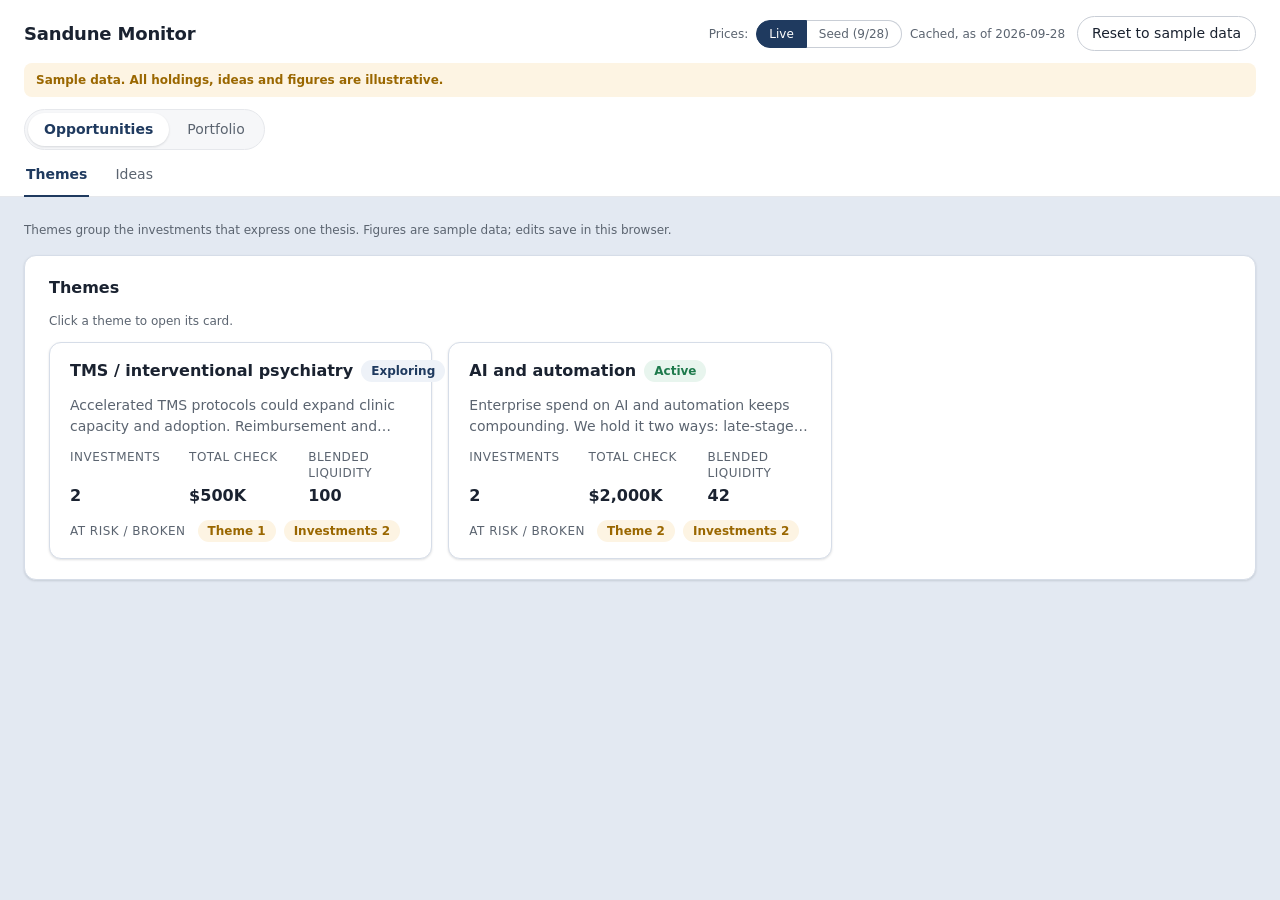
==== commit e7065d88: "Ideas sections, Invested funding flow, Pro Forma checklist Opportunities > Ideas now has Prospective" ====
--- a/index.html
+++ b/index.html
@@ -53,18 +53,33 @@
 
     <section class="card" aria-labelledby="inv-h">
       <div class="card-header">
-        <h2 id="inv-h">Investments</h2>
+        <h2 id="inv-h">Prospective investments <span class="h-count muted" id="id-prospective-count"></span></h2>
         <div class="card-actions">
           <button type="button" class="btn btn-toggle" id="id-cols" aria-pressed="false">All columns</button>
         </div>
       </div>
       <div id="id-intake"></div>
       <div class="filters" id="id-filters"></div>
-      <p class="note">Click a row to open its card. "Add to Pro Forma" puts the idea in the Pro Forma book at its default check size.</p>
+      <p class="note">Watching, Researching and IC. Click a row to open its card; changing the status on the card moves the investment between sections.</p>
       <div class="table-wrap">
         <table class="grid ideas" id="id-table"></table>
       </div>
     </section>
+
+    <section class="card" aria-labelledby="done-h">
+      <div class="card-header">
+        <h2 id="done-h">Completed investments <span class="h-count muted" id="id-completed-count"></span></h2>
+      </div>
+      <p class="note">Marked Invested. Their funding is posted to the blotter and the holding sits in Portfolio &gt; Current.</p>
+      <div id="id-completed"></div>
+    </section>
+
+    <details class="card passed" id="id-passed">
+      <summary>Passed <span class="h-count muted" id="id-passed-count"></span></summary>
+      <p class="note">Kept for the decision log. Click a row to open its card.</p>
+      <div id="id-passed-list"></div>
+    </details>
+
     <div id="id-card" class="card-slot"></div>
   </section>
   </div>
@@ -114,15 +129,11 @@
   </section>
 
   <section id="tab-proforma" role="tabpanel" aria-labelledby="tabbtn-proforma" hidden>
-    <p class="asof">Tick investments to add them to the book, or add a whole theme. Figures are sample data; selections save in this browser.</p>
-
     <section class="card" aria-labelledby="pf2-sel-h">
       <div class="card-header">
-        <h2 id="pf2-sel-h">Investments to add</h2>
-        <div class="card-actions">
-          <label class="theme-pick"><span class="sr-only">Add theme</span><select id="pf2-theme-pick" aria-label="Add all investments in a theme"></select></label>
-        </div>
+        <h2 id="pf2-sel-h">Select prospective investments to model. <span class="h-count muted" id="pf2-sel-count"></span></h2>
       </div>
+      <p class="note">Every idea with status Watching, Researching or IC. Tick one, set its check size, funded %, upfront fee % and funding source, and the book below updates. Figures are sample data; selections save in this browser.</p>
       <div class="table-wrap">
         <table class="grid" id="pf2-selector"></table>
       </div>
@@ -170,10 +181,11 @@
 <script src="js/blotter.js"></script>
 <script src="js/portfolio.js"></script>
 <script src="samples/sample-om-extracted.js"></script>
+<script src="js/proforma-model.js"></script>
+<script src="js/invest-model.js"></script>
 <script src="js/themes-model.js"></script>
 <script src="js/intake.js"></script>
 <script src="js/ideas.js"></script>
-<script src="js/proforma-model.js"></script>
 <script src="js/proforma.js"></script>
 <script src="js/app.js"></script>
 </body>
--- a/css/app.css
+++ b/css/app.css
@@ -125,7 +125,6 @@
 .btn-primary:hover { color: #fff; background: #183049; }
 .btn-toggle[aria-pressed=true] { background: var(--accent-tint); border-color: var(--accent); color: var(--accent); }
 .btn-sm { padding: 3px 10px; font-size: var(--fs-small); }
-.fld-end { margin-left: auto; justify-content: flex-end; }
 table.grid th.col-act { text-align: right; }
 table.grid td.col-act { text-align: right; }
 .btn:disabled, .btn:disabled:hover { opacity: .45; cursor: not-allowed; border-color: var(--line-strong); color: var(--ink); }
@@ -332,12 +331,26 @@
 table.grid.hold td.col-name { min-width: 150px; max-width: 220px; }
 table.grid.hold th, table.grid.hold td { padding-left: var(--s3); padding-right: var(--s3); }
 table.grid.hold th.col-name, table.grid.hold td.col-name { padding-left: var(--s4); }
+table.grid.hold th.col-w { min-width: 104px; }
+.hc .card-header h2 { display: flex; flex-wrap: wrap; align-items: baseline; gap: var(--s1) var(--s2); }
 table.grid.hold-total td.col-name, table.grid.hold-total th.col-name { min-width: 160px; }
-table.grid.hold-total { width: auto; min-width: 480px; }
+table.grid.hold-total { width: 100%; }
 @media (max-width: 720px) {
   .hc-stack { gap: var(--s4); }
   table.grid.hold-total { min-width: 0; width: 100%; }
 }
+
+/* ---------- Ideas: passed list, funding form ---------- */
+details.passed > summary { cursor: pointer; font-weight: 600; font-size: var(--fs-section); list-style: none; display: flex; align-items: center; gap: var(--s2); }
+details.passed > summary::before { content: ""; width: 0; height: 0; border-left: 6px solid var(--muted); border-top: 5px solid transparent; border-bottom: 5px solid transparent; transition: transform var(--ease); }
+details.passed[open] > summary::before { transform: rotate(90deg); }
+details.passed > summary::-webkit-details-marker { display: none; }
+details.passed > .note { margin-top: var(--s3); }
+.fund-form { display: flex; flex-wrap: wrap; gap: var(--s3) var(--s4); align-items: flex-end; margin: var(--s3) 0; }
+.fund-form .fld input, .fund-form .fld select { background: var(--card); }
+.fund-form .fld input[inputmode] { width: 120px; text-align: right; }
+.fund-form .fld select { max-width: 320px; }
+.card-head .funded-line { margin: var(--s3) 0 0; }
 
 /* ---------- Blotter ---------- */
 .h-count { font-size: var(--fs-small); font-weight: 500; margin-left: var(--s2); }
@@ -433,6 +446,8 @@
   .edit-list li { flex-wrap: wrap; }
   .edit-list li.assume .list-input { flex-basis: 100%; order: 3; }
   .theme-pick, .theme-pick select { min-width: 0; width: 100%; }
+  .hc .card-header h2 .h-count { flex-basis: 100%; margin-left: 0; }
+  .fund-form .fld, .fund-form .fld input, .fund-form .fld select { width: 100%; max-width: none; }
   .bl-form .fld, .bl-form .fld input, .bl-form .fld select, .bl-form .fld-holding select { width: 100%; min-width: 0; }
   .bl-form .fld { flex: 1 1 calc(50% - var(--s4)); }
   .bl-form .fld-holding, .bl-form .fld-note, .bl-form .fld-submit { flex-basis: 100%; }
@@ -477,6 +492,8 @@
 .stat-row.cols-3 { --cols: 3; }
 .stat-row.cols-4 { --cols: 4; }
 .stat-value select { max-width: 100%; border: 1px solid var(--line-strong); border-radius: var(--r-input); padding: 4px var(--s2); background: var(--card); }
+.stat-value > select { min-width: 0; width: 100%; flex: 1 1 0; }
+.stat-row > .stat > .stat-value { min-width: 0; }
 .card-head .stat-row { margin-top: var(--s4); }
 .card-head .head-fields { margin-top: var(--s4); }
 
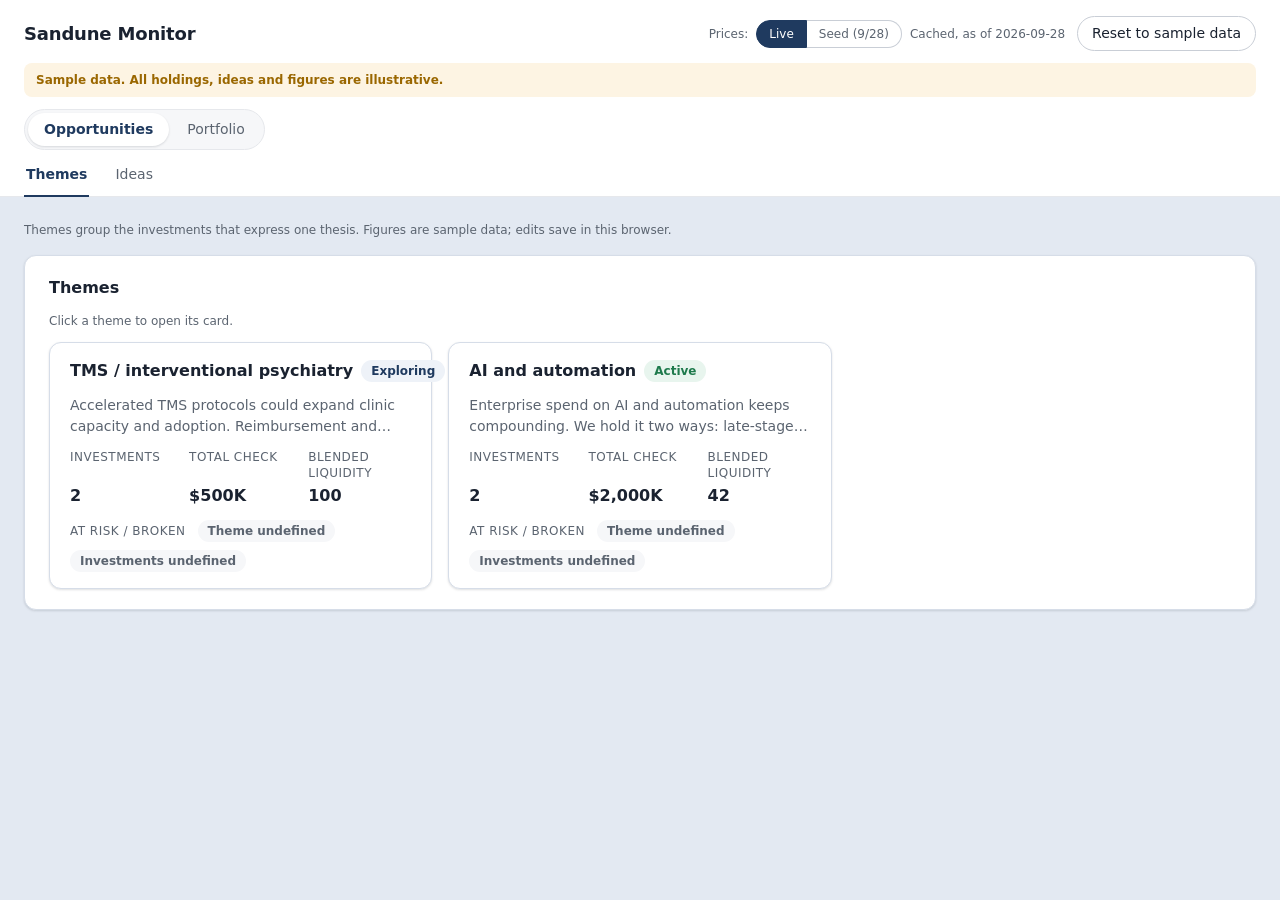
==== commit 26302345: "Key notes, change-my-mind and diligence replace assumptions, triggers and doc flags Investments and " ====
--- a/index.html
+++ b/index.html
@@ -174,6 +174,7 @@
 <script src="js/metrics.js"></script>
 <script src="js/positions.js"></script>
 <script src="js/format.js"></script>
+<script src="js/migrate.js"></script>
 <script src="js/store.js"></script>
 <script src="js/api.js"></script>
 <script src="js/prices.js"></script>
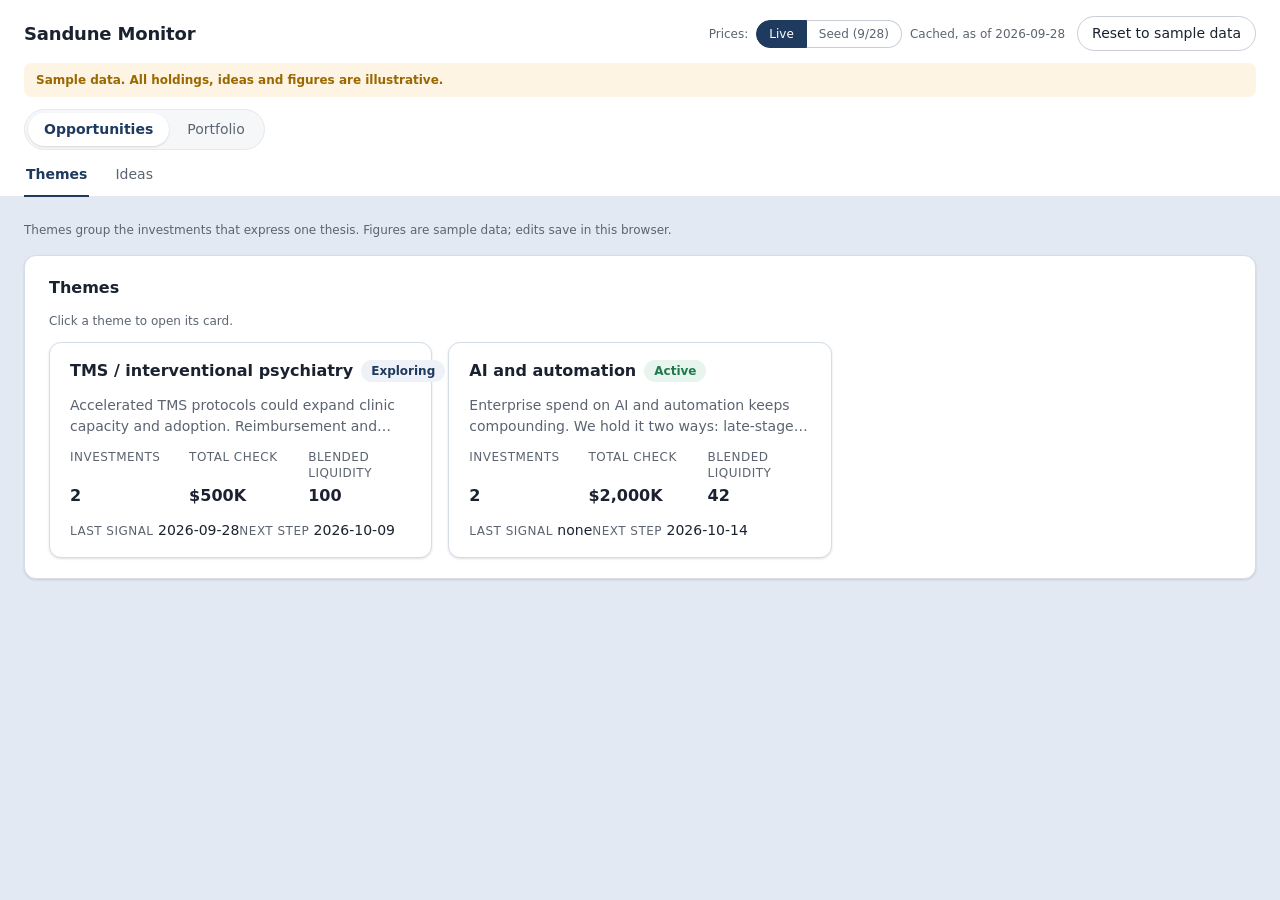
==== commit ef667150: "Investment and theme one-pagers: read mode, section edit, new structure Cards open in read mode: tex" ====
--- a/index.html
+++ b/index.html
@@ -49,7 +49,7 @@
   </section>
 
   <section id="tab-ideas" role="tabpanel" aria-labelledby="tabbtn-ideas" hidden>
-    <p class="asof">Investment ideas in the pipeline. Figures are sample data; edits save in this browser.</p>
+    <p class="asof">Investments in the pipeline, from first look to funding. Figures are sample data; edits save in this browser.</p>
 
     <section class="card" aria-labelledby="inv-h">
       <div class="card-header">
@@ -60,7 +60,7 @@
       </div>
       <div id="id-intake"></div>
       <div class="filters" id="id-filters"></div>
-      <p class="note">Watching, Researching and IC. Click a row to open its card; changing the status on the card moves the investment between sections.</p>
+      <p class="note">Watching, Researching and IC. Click a row to open its one-pager; changing the status on it moves the investment between sections.</p>
       <div class="table-wrap">
         <table class="grid ideas" id="id-table"></table>
       </div>
@@ -76,7 +76,7 @@
 
     <details class="card passed" id="id-passed">
       <summary>Passed <span class="h-count muted" id="id-passed-count"></span></summary>
-      <p class="note">Kept for the decision log. Click a row to open its card.</p>
+      <p class="note">Kept for the decision log. Click a row to open its one-pager.</p>
       <div id="id-passed-list"></div>
     </details>
 
@@ -133,7 +133,7 @@
       <div class="card-header">
         <h2 id="pf2-sel-h">Select prospective investments to model. <span class="h-count muted" id="pf2-sel-count"></span></h2>
       </div>
-      <p class="note">Every idea with status Watching, Researching or IC. Tick one, set its check size, funded %, upfront fee % and funding source, and the book below updates. Figures are sample data; selections save in this browser.</p>
+      <p class="note">Every prospective investment (Watching, Researching or IC). Tick one, set its check size, funded %, upfront fee % and funding source, and the book below updates. Figures are sample data; selections save in this browser.</p>
       <div class="table-wrap">
         <table class="grid" id="pf2-selector"></table>
       </div>
--- a/css/app.css
+++ b/css/app.css
@@ -340,6 +340,79 @@
   table.grid.hold-total { min-width: 0; width: 100%; }
 }
 
+/* ---------- Investment and theme one-pagers: read mode, section edit ---------- */
+.card-title { font-size: var(--fs-card-title); font-weight: 600; flex: 1 1 auto; min-width: 0; margin: 0; overflow-wrap: anywhere; }
+.chips { display: flex; flex-wrap: wrap; align-items: center; gap: var(--s2); margin-top: var(--s3); }
+.chip-static { display: inline-block; background: var(--subtle); color: var(--muted); font-size: var(--fs-small); font-weight: 500; padding: 2px 10px; border-radius: var(--r-pill); border: 0; white-space: nowrap; }
+.chip-link { cursor: pointer; color: var(--accent); background: var(--accent-tint); transition: background-color var(--ease); }
+.chip-link:hover { background: #e2e9f5; }
+.chip-edit { display: grid; grid-template-columns: repeat(auto-fill, minmax(180px, 1fr)); gap: var(--s3); margin-top: var(--s3); }
+.sec-head { display: flex; align-items: center; justify-content: space-between; gap: var(--s3); margin-bottom: var(--s2); }
+.sec-head h3 { margin: 0; }
+.sec-count { color: var(--muted); font-weight: 500; }
+.edit-link {
+  display: inline-flex; align-items: center; gap: 4px; border: 0; background: none; padding: 2px 6px; margin-left: auto; border-radius: var(--r-input);
+  color: var(--muted); font-size: var(--fs-small); cursor: pointer; transition: color var(--ease), background-color var(--ease);
+}
+.edit-link:hover { color: var(--accent); background: var(--accent-tint); }
+.chips .edit-link { margin-left: auto; }
+.empty-line { border: 0; background: none; padding: 0; color: var(--muted); font: inherit; cursor: pointer; text-align: left; }
+.empty-line::before { content: "+ "; }
+.empty-line:hover { color: var(--accent); }
+.reading { margin: 0; color: var(--ink); font-weight: 400; white-space: pre-line; }
+.bullets { margin: 0; padding-left: 20px; }
+.bullets li { margin: 2px 0; }
+.sec-edit .fld { margin-bottom: var(--s3); }
+.sec-edit textarea, .sec-edit input[type=text], .sec-edit input[type=date], .sec-edit select { width: 100%; }
+.sec-edit .terms input, .sec-edit .terms select { width: 100%; }
+.sec-edit .note { margin: var(--s1) 0 0; }
+.sec-actions { display: flex; gap: var(--s2); margin-top: var(--s3); }
+.is-bad { border-color: var(--breach) !important; }
+.key-stats .stat-value { font-size: var(--fs-value); white-space: normal; overflow-wrap: anywhere; }
+.stat-hint { text-transform: none; letter-spacing: 0; }
+.stat-date { color: var(--muted); font-weight: 400; font-size: var(--fs-small); }
+.stat-row.cols-6 { --cols: 6; }
+.dl { display: grid; grid-template-columns: max-content minmax(0, 1fr); gap: var(--s2) var(--s5); margin: 0; }
+.dl .dl-row { display: contents; }
+.dl dt { color: var(--muted); font-size: var(--fs-small); text-transform: uppercase; letter-spacing: .04em; padding-top: 3px; }
+.dl dd { margin: 0; overflow-wrap: anywhere; }
+.primary-action { display: flex; align-items: center; gap: var(--s3); flex-wrap: wrap; margin-top: var(--s4); padding-top: var(--s3); border-top: 1px dashed var(--line); }
+.primary-action.funded { color: var(--ink); font-weight: 500; }
+.dil-list + .dil-list { margin-top: var(--s3); }
+.dil-list h4 { margin: 0 0 var(--s1); font-size: var(--fs-small); text-transform: uppercase; letter-spacing: .04em; color: var(--muted); font-weight: 600; }
+.dil-items { list-style: none; margin: 0; padding: 0; }
+.dil-items li { padding: 3px 0; }
+.dil-items label { display: flex; gap: var(--s2); align-items: baseline; cursor: pointer; }
+.dil-items input { margin: 0; position: relative; top: 2px; flex: 0 0 auto; }
+.dil.done .dil-text { text-decoration: line-through; color: var(--muted); }
+.dil-date { color: var(--muted); font-size: var(--fs-small); white-space: nowrap; }
+.dil-edit .fld { margin-bottom: var(--s3); }
+details.log > summary { cursor: pointer; list-style: none; display: flex; align-items: center; gap: var(--s2); }
+details.log > summary::-webkit-details-marker { display: none; }
+details.log > summary::before { content: ""; width: 0; height: 0; border-left: 6px solid var(--muted); border-top: 5px solid transparent; border-bottom: 5px solid transparent; transition: transform var(--ease); }
+details.log[open] > summary::before { transform: rotate(90deg); }
+details.log > summary h3 { margin: 0; }
+details.log[open] > summary { margin-bottom: var(--s2); }
+.price-line .sig-body b { margin-right: 2px; }
+.card-sec h4 { margin: var(--s2) 0 var(--s1); font-size: var(--fs-small); text-transform: uppercase; letter-spacing: .04em; color: var(--muted); font-weight: 600; }
+.card-sec h4:first-child { margin-top: 0; }
+table.grid.vc td.wrap { max-width: none; min-width: 200px; }
+.notice { display: flex; align-items: center; gap: var(--s3); margin-bottom: var(--s4); padding: var(--s3) var(--s4); border-radius: var(--r-input); background: var(--ok-tint); color: var(--ok); font-weight: 500; }
+.notice .link { color: var(--ok); font-weight: 600; }
+.close-sm { width: 24px; height: 24px; font-size: 18px; color: var(--ok); }
+.name-link { color: var(--ink); text-decoration: none; font: inherit; text-align: left; }
+.name-link:hover { color: var(--accent); text-decoration: underline; }
+table.grid tbody tr.is-highlight { background: var(--accent-tint); }
+table.grid tbody tr.is-highlight td.col-name { box-shadow: inset 3px 0 0 var(--accent); }
+table.grid.baf tr.note-row td, #pf2-selector tr.note-row td { color: var(--muted); font-size: var(--fs-small); font-style: italic; padding-top: 6px; padding-bottom: 6px; }
+.sel-inc { margin-right: var(--s1); }
+@media (max-width: 720px) {
+  .stat-row.cols-6 { --cols: 2; }
+  .dl { grid-template-columns: 1fr; gap: var(--s1); }
+  .dl dd { margin-bottom: var(--s2); }
+  .chip-edit { grid-template-columns: 1fr; }
+}
+
 /* ---------- Ideas: passed list, funding form ---------- */
 details.passed > summary { cursor: pointer; font-weight: 600; font-size: var(--fs-section); list-style: none; display: flex; align-items: center; gap: var(--s2); }
 details.passed > summary::before { content: ""; width: 0; height: 0; border-left: 6px solid var(--muted); border-top: 5px solid transparent; border-bottom: 5px solid transparent; transition: transform var(--ease); }
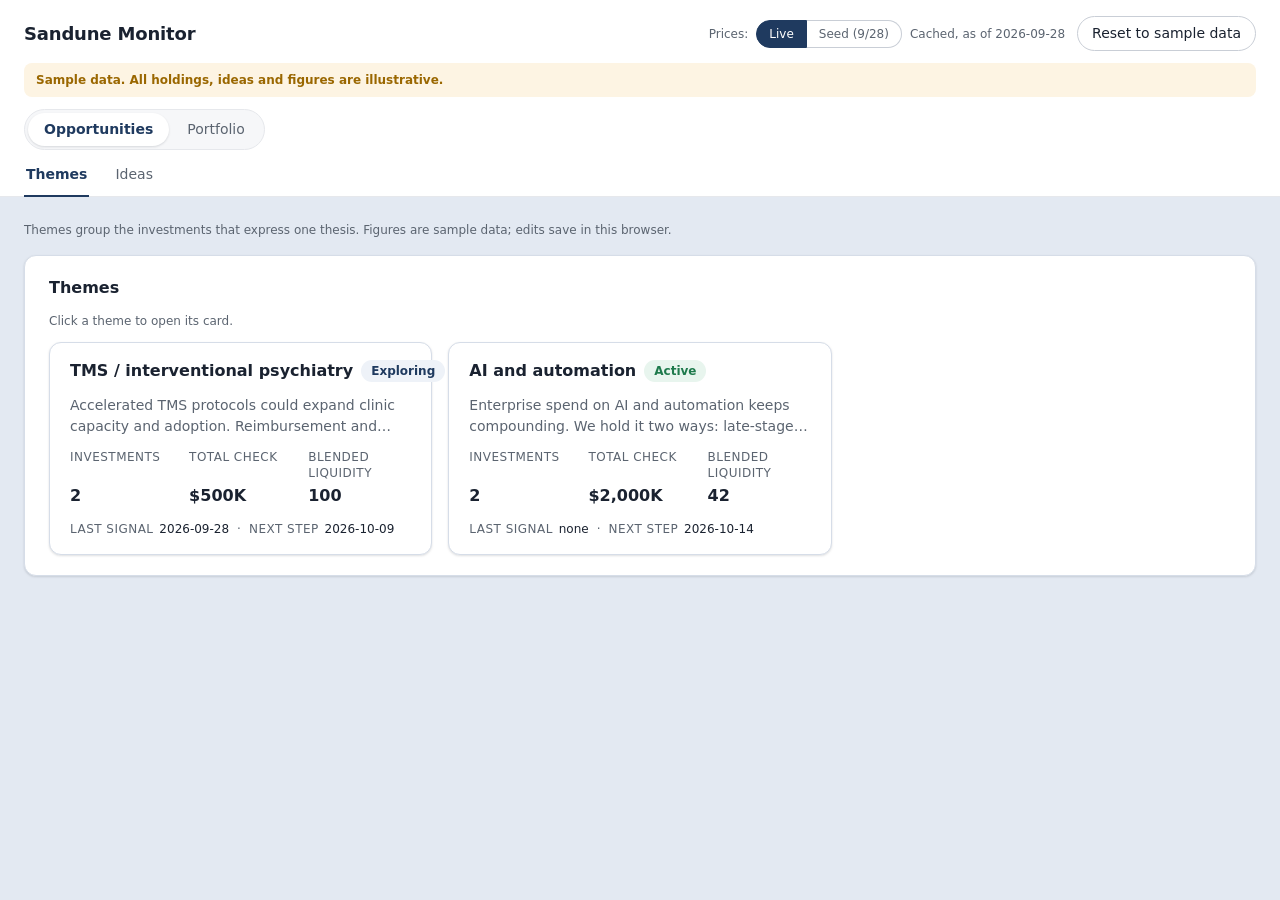
==== commit 611c3216: "Final round: loan draws, sale detail, non-scrolling panes, accept high-confidence, funding tests Pri" ====
--- a/index.html
+++ b/index.html
@@ -65,6 +65,7 @@
         <table class="grid ideas" id="id-table"></table>
       </div>
     </section>
+    <div id="id-card" class="card-slot"></div>
 
     <section class="card" aria-labelledby="done-h">
       <div class="card-header">
@@ -73,14 +74,14 @@
       <p class="note">Marked Invested. Their funding is posted to the blotter and the holding sits in Portfolio &gt; Current.</p>
       <div id="id-completed"></div>
     </section>
+    <div id="id-card-completed" class="card-slot"></div>
 
     <details class="card passed" id="id-passed">
       <summary>Passed <span class="h-count muted" id="id-passed-count"></span></summary>
       <p class="note">Kept for the decision log. Click a row to open its one-pager.</p>
       <div id="id-passed-list"></div>
     </details>
-
-    <div id="id-card" class="card-slot"></div>
+    <div id="id-card-passed" class="card-slot"></div>
   </section>
   </div>
 
--- a/css/app.css
+++ b/css/app.css
@@ -405,7 +405,8 @@
 table.grid tbody tr.is-highlight { background: var(--accent-tint); }
 table.grid tbody tr.is-highlight td.col-name { box-shadow: inset 3px 0 0 var(--accent); }
 table.grid.baf tr.note-row td, #pf2-selector tr.note-row td { color: var(--muted); font-size: var(--fs-small); font-style: italic; padding-top: 6px; padding-bottom: 6px; }
-.sel-inc { margin-right: var(--s1); }
+.sel-row { display: flex; align-items: flex-start; gap: var(--s2); }
+.sel-row input { margin: 4px 0 0; flex: 0 0 auto; }
 @media (max-width: 720px) {
   .stat-row.cols-6 { --cols: 2; }
   .dl { grid-template-columns: 1fr; gap: var(--s1); }
@@ -421,6 +422,8 @@
 details.passed > .note { margin-top: var(--s3); }
 .fund-form { display: flex; flex-wrap: wrap; gap: var(--s3) var(--s4); align-items: flex-end; margin: var(--s3) 0; }
 .fund-form .fld input, .fund-form .fld select { background: var(--card); }
+.reason .fld { display: flex; flex-direction: column; font-weight: 400; margin: 0; }
+.reason .fld > span { color: var(--muted); font-size: var(--fs-small); }
 .fund-form .fld input[inputmode] { width: 120px; text-align: right; }
 .fund-form .fld select { max-width: 320px; }
 .card-head .funded-line { margin: var(--s3) 0 0; }
@@ -443,6 +446,7 @@
 .tag-dividend, .tag-coupon, .tag-interest, .tag-distribution { background: var(--ok-tint); color: var(--ok); }
 .tag-fee { background: var(--subtle); color: var(--muted); }
 table.grid.blotter td.wrap { max-width: 300px; }
+.sale-detail { color: var(--muted); font-size: var(--fs-small); white-space: nowrap; }
 table.grid.blotter .col-name { min-width: 160px; }
 
 /* ---------- Pro Forma ---------- */
@@ -520,6 +524,7 @@
   .edit-list li.assume .list-input { flex-basis: 100%; order: 3; }
   .theme-pick, .theme-pick select { min-width: 0; width: 100%; }
   .hc .card-header h2 .h-count { flex-basis: 100%; margin-left: 0; }
+  .card-header h2 .h-count { display: block; margin-left: 0; }
   .fund-form .fld, .fund-form .fld input, .fund-form .fld select { width: 100%; max-width: none; }
   .bl-form .fld, .bl-form .fld input, .bl-form .fld select, .bl-form .fld-holding select { width: 100%; min-width: 0; }
   .bl-form .fld { flex: 1 1 calc(50% - var(--s4)); }
@@ -598,8 +603,9 @@
 .tt-head { align-items: center; }
 .tt-name { font-size: var(--fs-section); font-weight: 600; min-width: 0; overflow: hidden; text-overflow: ellipsis; white-space: nowrap; }
 .tt-thesis { font-size: var(--fs-body); line-height: 1.5; min-height: 3em; }
-.tt-risk { display: flex; align-items: center; flex-wrap: wrap; gap: var(--s2); margin-top: auto; }
-.tt-risk .stat-label { margin-right: var(--s1); }
+.tt-meta { display: flex; align-items: center; flex-wrap: wrap; gap: var(--s2); margin-top: auto; font-size: var(--fs-small); }
+.tt-meta .stat-label { margin-right: 2px; }
+.tt-sep { color: var(--muted); }
 
 @media (max-width: 720px) {
   .stat-row.cols-4 { --cols: 2; }
@@ -617,7 +623,26 @@
 .theme-grid { grid-template-columns: repeat(auto-fill, minmax(340px, 1fr)); }
 @media (max-width: 720px) { .theme-grid { grid-template-columns: 1fr; } }
 @media (max-width: 720px) {
-  .title-line .title-input { order: 1; }
-  .title-line .close-btn { order: 2; }
-  .title-line .status-select { order: 3; }
-}
+  .title-line .title-input, .title-line .card-title { order: 1; flex-basis: 100%; }
+  .title-line .status-select { order: 2; }
+  .title-line .close-btn { order: 3; margin-left: auto; }
+
+  /* Comparison table: one block per metric so Current, Pro forma and Change stay on screen. */
+  table.grid.baf, table.grid.baf tbody { display: block; width: 100%; }
+  table.grid.baf thead { display: none; }
+  table.grid.baf tr { display: grid; grid-template-columns: repeat(3, minmax(0, 1fr)); gap: 2px var(--s2); padding: var(--s2) var(--s3); border-bottom: 1px solid var(--line); }
+  table.grid.baf td { border: 0; padding: 0; background: transparent !important; white-space: normal; min-width: 0; text-align: left; }
+  table.grid.baf td.col-name { grid-column: 1 / -1; position: static; max-width: none; font-weight: 600; }
+  table.grid.baf td[data-label]::before { content: attr(data-label); display: block; font-size: 11px; text-transform: uppercase; letter-spacing: .04em; color: var(--muted); }
+  table.grid.baf td.lim:empty, table.grid.baf td.flagcell:empty { display: none; }
+  table.grid.baf td.lim { grid-column: 1 / 2; }
+  table.grid.baf td.flagcell { grid-column: 2 / 4; align-self: end; text-align: right; }
+  table.grid.baf td.flagcell .flag { white-space: normal; }
+  table.grid.baf .pfc { border-left: 0; }
+  table.grid.baf tr.group-row td, table.grid.baf tr.note-row td { grid-column: 1 / -1; }
+  table.grid.baf tr.group-row { background: var(--subtle); padding-top: 6px; padding-bottom: 6px; }
+  table.grid.baf tr.row-caused td:first-child, table.grid.baf tr.row-pre td:first-child { box-shadow: none; }
+  table.grid.baf tr.row-caused { box-shadow: inset 3px 0 0 var(--breach); }
+  table.grid.baf tr.row-pre { box-shadow: inset 3px 0 0 var(--warn); }
+  .table-wrap:has(> table.baf) { overflow-x: visible; }
+}
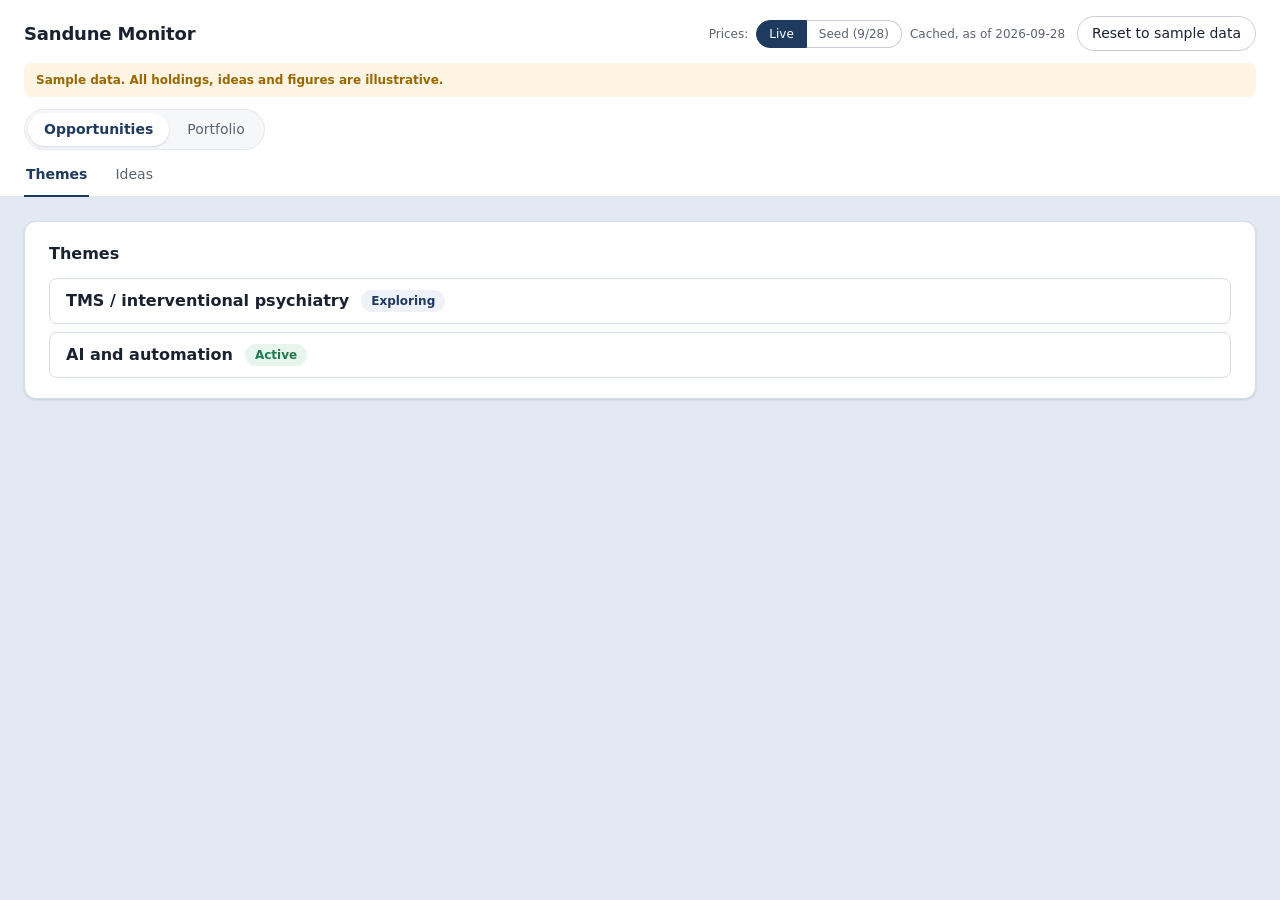
==== commit 939ddcf1: "Stripped-down Opportunities: theme bars, slimmer cards, filter boxes, blotter tab Themes list is sli" ====
--- a/index.html
+++ b/index.html
@@ -30,27 +30,23 @@
     <button type="button" role="tab" id="tabbtn-ideas" data-tab="opportunities/ideas" aria-controls="tab-ideas" aria-selected="false" tabindex="-1">Ideas</button>
   </nav>
   <nav class="nav-sub" role="tablist" aria-label="Portfolio views" data-section="portfolio" hidden>
+    <button type="button" role="tab" id="tabbtn-blotter" data-tab="portfolio/blotter" aria-controls="tab-blotter" aria-selected="false" tabindex="-1">Investment blotter</button>
     <button type="button" role="tab" id="tabbtn-portfolio" data-tab="portfolio/current" aria-controls="tab-portfolio" aria-selected="true">Current</button>
-    <button type="button" role="tab" id="tabbtn-proforma" data-tab="portfolio/proforma" aria-controls="tab-proforma" aria-selected="false" tabindex="-1">Pro Forma</button>
+    <button type="button" role="tab" id="tabbtn-proforma" data-tab="portfolio/proforma" aria-controls="tab-proforma" aria-selected="false" tabindex="-1">Pro forma analysis</button>
   </nav>
 </header>
 
 <main>
   <div id="sec-opportunities">
   <section id="tab-themes" role="tabpanel" aria-labelledby="tabbtn-themes" hidden>
-    <p class="asof">Themes group the investments that express one thesis. Figures are sample data; edits save in this browser.</p>
-
     <section class="card" aria-labelledby="th-h">
       <div class="card-header"><h2 id="th-h">Themes</h2></div>
-      <p class="note">Click a theme to open its card.</p>
-      <div id="th-grid" class="theme-grid"></div>
+      <div id="th-grid" class="theme-bars"></div>
     </section>
     <div id="th-card" class="card-slot"></div>
   </section>
 
   <section id="tab-ideas" role="tabpanel" aria-labelledby="tabbtn-ideas" hidden>
-    <p class="asof">Investments in the pipeline, from first look to funding. Figures are sample data; edits save in this browser.</p>
-
     <section class="card" aria-labelledby="inv-h">
       <div class="card-header">
         <h2 id="inv-h">Prospective investments <span class="h-count muted" id="id-prospective-count"></span></h2>
@@ -60,7 +56,6 @@
       </div>
       <div id="id-intake"></div>
       <div class="filters" id="id-filters"></div>
-      <p class="note">Watching, Researching and IC. Click a row to open its one-pager; changing the status on it moves the investment between sections.</p>
       <div class="table-wrap">
         <table class="grid ideas" id="id-table"></table>
       </div>
@@ -71,14 +66,12 @@
       <div class="card-header">
         <h2 id="done-h">Completed investments <span class="h-count muted" id="id-completed-count"></span></h2>
       </div>
-      <p class="note">Marked Invested. Their funding is posted to the blotter and the holding sits in Portfolio &gt; Current.</p>
       <div id="id-completed"></div>
     </section>
     <div id="id-card-completed" class="card-slot"></div>
 
     <details class="card passed" id="id-passed">
       <summary>Passed <span class="h-count muted" id="id-passed-count"></span></summary>
-      <p class="note">Kept for the decision log. Click a row to open its one-pager.</p>
       <div id="id-passed-list"></div>
     </details>
     <div id="id-card-passed" class="card-slot"></div>
@@ -113,6 +106,9 @@
 
     <div id="pf-holdings" class="hc-stack" aria-label="Holdings by asset class"></div>
 
+  </section>
+
+  <section id="tab-blotter" role="tabpanel" aria-labelledby="tabbtn-blotter" hidden>
     <section class="card" aria-labelledby="bl-h" id="pf-blotter">
       <div class="card-header">
         <h2 id="bl-h">Blotter <span class="h-count muted" id="bl-count"></span></h2>
@@ -120,7 +116,7 @@
           <button type="button" class="btn" id="bl-csv">Download CSV</button>
         </div>
       </div>
-      <p class="note">Every buy, sell, capital call, distribution and income item behind the book. A new entry posts to its holding and to operating cash straight away and saves in this browser. Sample data.</p>
+      <p class="note">Every buy, sell, draw, call, distribution and income item behind the book. A new entry posts to its holding and to operating cash straight away. Sample data.</p>
       <div id="bl-form"></div>
       <div class="filters" id="bl-filters"></div>
       <div class="table-wrap">
@@ -185,6 +181,7 @@
 <script src="samples/sample-om-extracted.js"></script>
 <script src="js/proforma-model.js"></script>
 <script src="js/invest-model.js"></script>
+<script src="js/status-model.js"></script>
 <script src="js/themes-model.js"></script>
 <script src="js/intake.js"></script>
 <script src="js/ideas.js"></script>
--- a/css/app.css
+++ b/css/app.css
@@ -143,7 +143,11 @@
 .chip-n { opacity: .65; margin-left: 2px; }
 .chip-row { display: flex; flex-wrap: wrap; align-items: center; gap: 6px; }
 .chip-label { color: var(--muted); font-size: var(--fs-small); min-width: 48px; }
-.filters { display: flex; flex-direction: column; gap: var(--s2); margin-bottom: var(--s3); }
+.filters { display: flex; flex-wrap: wrap; align-items: flex-start; gap: var(--s3); margin-bottom: var(--s3); }
+.filter-box { display: flex; flex-wrap: wrap; align-items: center; gap: 6px; margin: 0; padding: var(--s2) var(--s3) var(--s3); border: 1px solid var(--line-strong); border-radius: var(--r-input); background: var(--subtle); min-width: 0; }
+.filter-box legend { padding: 0 var(--s1); font-size: var(--fs-small); text-transform: uppercase; letter-spacing: .04em; color: var(--muted); font-weight: 600; }
+.chip-sm { padding: 1px 10px; font-size: var(--fs-small); }
+.filter-clear { align-self: center; }
 
 .pill, .status-pill, .flag {
   display: inline-block; border-radius: var(--r-pill); padding: 2px 10px; font-size: var(--fs-small); font-weight: 600;
@@ -219,7 +223,7 @@
 .col-act { width: 1%; }
 tr.addrow td { background: var(--card); }
 .addrow-inner { display: flex; align-items: center; gap: var(--s2); flex-wrap: wrap; position: sticky; left: var(--s4); width: max-content; }
-.addrow-inner select, .theme-pick select, #pf2-selector select, .note-form select {
+.addrow-inner select, #pf2-selector select {
   border: 1px solid var(--line-strong); border-radius: var(--r-input); padding: 5px var(--s2); background: var(--card); max-width: 100%;
 }
 .sub-num { display: block; color: var(--muted); font-size: var(--fs-small); }
@@ -229,17 +233,15 @@
 table.grid.build tr.sub td { font-weight: 600; }
 table.grid.build tr.total td { font-weight: 700; border-top: 2px solid var(--ink); }
 
-/* ---------- Ideas: themes ---------- */
-.theme-grid { display: grid; grid-template-columns: repeat(auto-fill, minmax(300px, 1fr)); gap: var(--s4); }
-.theme-tile {
-  display: flex; flex-direction: column; gap: var(--s3); text-align: left; border: 1px solid var(--card-border); border-radius: var(--r-card);
-  background: var(--card); padding: var(--s4) 20px; cursor: pointer; min-width: 0; box-shadow: var(--shadow);
-  transition: transform var(--ease), box-shadow var(--ease), border-color var(--ease);
-}
-.theme-tile:hover { transform: translateY(-1px); box-shadow: var(--shadow-lift); }
-.theme-tile.selected { border-color: var(--accent); box-shadow: 0 0 0 2px var(--accent-tint), var(--shadow); }
-.tt-head { display: flex; justify-content: space-between; align-items: flex-start; gap: var(--s2); font-size: var(--fs-section); }
-.tt-thesis { color: var(--muted); display: -webkit-box; -webkit-line-clamp: 2; -webkit-box-orient: vertical; overflow: hidden; }
+/* ---------- Ideas: theme bars ---------- */
+.theme-bars { display: flex; flex-direction: column; gap: var(--s2); }
+.theme-bar {
+  display: flex; align-items: center; gap: var(--s3); width: 100%; text-align: left; border: 1px solid var(--card-border); border-radius: var(--r-input);
+  background: var(--card); padding: 10px var(--s4); cursor: pointer; min-width: 0; transition: border-color var(--ease), background-color var(--ease);
+}
+.theme-bar:hover { border-color: var(--line-strong); background: var(--hover); }
+.theme-bar.selected { border-color: var(--accent); background: var(--accent-tint); }
+.tb-name { font-size: var(--fs-section); font-weight: 600; white-space: normal; overflow-wrap: anywhere; }
 
 /* ---------- Ideas: investment and theme cards ---------- */
 tr.idea-row { cursor: pointer; }
@@ -277,14 +279,6 @@
 .terms { display: grid; grid-template-columns: repeat(auto-fill, minmax(180px, 1fr)); gap: var(--s3); margin-top: var(--s1); }
 .terms .fld:has(input.wide) { grid-column: span 2; }
 .terms .fld input.wide { min-width: 0; }
-.signals { list-style: none; margin: 0 0 var(--s3); padding: 0; }
-.signals li { display: flex; gap: var(--s3); align-items: baseline; padding: var(--s2) 0; border-bottom: 1px solid var(--line); }
-.sig-date { color: var(--muted); white-space: nowrap; }
-.sig-body { flex: 1 1 auto; }
-.sig-actions { white-space: nowrap; }
-.ai-read { display: block; margin-top: var(--s1); font-size: var(--fs-small); }
-.note-form { display: flex; flex-wrap: wrap; gap: var(--s2); align-items: flex-end; }
-.note-form select { max-width: 280px; }
 table.grid.log td.wrap { min-width: 220px; max-width: none; }
 .vc-row .list-input { flex: 1 1 200px; }
 .picks { display: flex; flex-wrap: wrap; gap: var(--s2) var(--s4); margin-top: var(--s2); }
@@ -372,28 +366,17 @@
 .stat-hint { text-transform: none; letter-spacing: 0; }
 .stat-date { color: var(--muted); font-weight: 400; font-size: var(--fs-small); }
 .stat-row.cols-6 { --cols: 6; }
-.dl { display: grid; grid-template-columns: max-content minmax(0, 1fr); gap: var(--s2) var(--s5); margin: 0; }
-.dl .dl-row { display: contents; }
-.dl dt { color: var(--muted); font-size: var(--fs-small); text-transform: uppercase; letter-spacing: .04em; padding-top: 3px; }
-.dl dd { margin: 0; overflow-wrap: anywhere; }
-.primary-action { display: flex; align-items: center; gap: var(--s3); flex-wrap: wrap; margin-top: var(--s4); padding-top: var(--s3); border-top: 1px dashed var(--line); }
-.primary-action.funded { color: var(--ink); font-weight: 500; }
-.dil-list + .dil-list { margin-top: var(--s3); }
-.dil-list h4 { margin: 0 0 var(--s1); font-size: var(--fs-small); text-transform: uppercase; letter-spacing: .04em; color: var(--muted); font-weight: 600; }
-.dil-items { list-style: none; margin: 0; padding: 0; }
-.dil-items li { padding: 3px 0; }
-.dil-items label { display: flex; gap: var(--s2); align-items: baseline; cursor: pointer; }
-.dil-items input { margin: 0; position: relative; top: 2px; flex: 0 0 auto; }
-.dil.done .dil-text { text-decoration: line-through; color: var(--muted); }
-.dil-date { color: var(--muted); font-size: var(--fs-small); white-space: nowrap; }
-.dil-edit .fld { margin-bottom: var(--s3); }
+.key-stats .stat-value { font-weight: 600; }
+.card-actions-row .actions { display: flex; align-items: center; gap: var(--s3); flex-wrap: wrap; }
+.card-actions-row .reason { margin: 0 0 var(--s3); }
+.company-lists { display: grid; grid-template-columns: repeat(2, minmax(0, 1fr)); gap: var(--s4); align-items: start; }
+table.grid.mini td.col-name { min-width: 120px; }
 details.log > summary { cursor: pointer; list-style: none; display: flex; align-items: center; gap: var(--s2); }
 details.log > summary::-webkit-details-marker { display: none; }
 details.log > summary::before { content: ""; width: 0; height: 0; border-left: 6px solid var(--muted); border-top: 5px solid transparent; border-bottom: 5px solid transparent; transition: transform var(--ease); }
 details.log[open] > summary::before { transform: rotate(90deg); }
 details.log > summary h3 { margin: 0; }
 details.log[open] > summary { margin-bottom: var(--s2); }
-.price-line .sig-body b { margin-right: 2px; }
 .card-sec h4 { margin: var(--s2) 0 var(--s1); font-size: var(--fs-small); text-transform: uppercase; letter-spacing: .04em; color: var(--muted); font-weight: 600; }
 .card-sec h4:first-child { margin-top: 0; }
 table.grid.vc td.wrap { max-width: none; min-width: 200px; }
@@ -409,8 +392,7 @@
 .sel-row input { margin: 4px 0 0; flex: 0 0 auto; }
 @media (max-width: 720px) {
   .stat-row.cols-6 { --cols: 2; }
-  .dl { grid-template-columns: 1fr; gap: var(--s1); }
-  .dl dd { margin-bottom: var(--s2); }
+  .company-lists { grid-template-columns: 1fr; }
   .chip-edit { grid-template-columns: 1fr; }
 }
 
@@ -453,7 +435,6 @@
 .num-input { width: 88px; text-align: right; border: 1px solid var(--line-strong); border-radius: var(--r-input); padding: 5px var(--s2); background: var(--card); }
 .sel-inc { display: inline-flex; gap: var(--s2); align-items: center; cursor: pointer; }
 table.grid tbody tr.sel-on { background: var(--accent-tint); }
-.theme-pick select { min-width: 220px; }
 .pf-trades { margin-top: var(--s3); }
 .trades { margin: 0; padding-left: 18px; }
 .trades li { margin: 2px 0; }
@@ -516,13 +497,11 @@
   .price-status { flex-basis: 100%; margin: var(--s1) 0 0; }
   table.grid th, table.grid td { padding: 10px var(--s3); }
   table.grid .col-name { min-width: 140px; max-width: 170px; }
-  .theme-grid { grid-template-columns: 1fr; }
   .fld input.wide { min-width: 0; width: 100%; }
   .head-fields .fld:has(input.wide) { flex: 1 1 100%; }
   .terms .fld:has(input.wide) { grid-column: 1 / -1; }
   .edit-list li { flex-wrap: wrap; }
   .edit-list li.assume .list-input { flex-basis: 100%; order: 3; }
-  .theme-pick, .theme-pick select { min-width: 0; width: 100%; }
   .hc .card-header h2 .h-count { flex-basis: 100%; margin-left: 0; }
   .card-header h2 .h-count { display: block; margin-left: 0; }
   .fund-form .fld, .fund-form .fld input, .fund-form .fld select { width: 100%; max-width: none; }
@@ -597,16 +576,6 @@
 }
 .close-btn:hover { color: var(--ink); background: var(--subtle); }
 
-/* Theme tiles: identical structure, so every tile in a row has the same layout and height. */
-.theme-grid { align-items: stretch; }
-.theme-tile { gap: var(--s3); }
-.tt-head { align-items: center; }
-.tt-name { font-size: var(--fs-section); font-weight: 600; min-width: 0; overflow: hidden; text-overflow: ellipsis; white-space: nowrap; }
-.tt-thesis { font-size: var(--fs-body); line-height: 1.5; min-height: 3em; }
-.tt-meta { display: flex; align-items: center; flex-wrap: wrap; gap: var(--s2); margin-top: auto; font-size: var(--fs-small); }
-.tt-meta .stat-label { margin-right: 2px; }
-.tt-sep { color: var(--muted); }
-
 @media (max-width: 720px) {
   .stat-row.cols-4 { --cols: 2; }
   .title-line { flex-wrap: wrap; }
@@ -620,8 +589,6 @@
 .stat-row > .stat > .stat-label { align-self: start; }
 .stat-row > .stat > .stat-value { align-self: start; }
 @media (max-width: 720px) { .stat-row > .stat > .stat-value { padding-bottom: var(--s3); } }
-.theme-grid { grid-template-columns: repeat(auto-fill, minmax(340px, 1fr)); }
-@media (max-width: 720px) { .theme-grid { grid-template-columns: 1fr; } }
 @media (max-width: 720px) {
   .title-line .title-input, .title-line .card-title { order: 1; flex-basis: 100%; }
   .title-line .status-select { order: 2; }
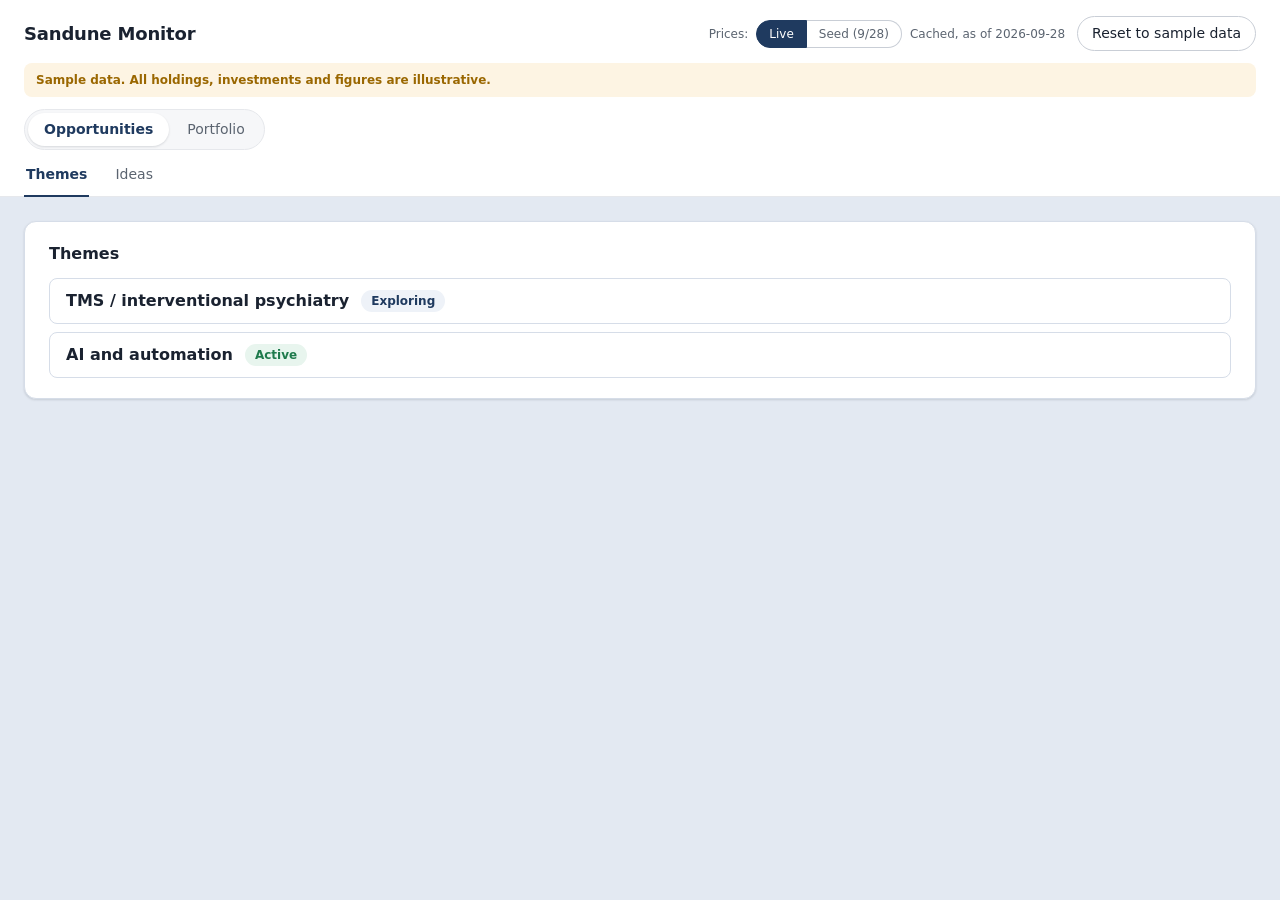
==== commit da7c75b2: "Vocabulary on the checklist and banner; CLAUDE.md status, rules and decisions for the final cut Co-A" ====
--- a/index.html
+++ b/index.html
@@ -20,7 +20,7 @@
       <button type="button" class="btn" id="reset">Reset to sample data</button>
     </div>
   </div>
-  <p class="banner" role="note">Sample data. All holdings, ideas and figures are illustrative.</p>
+  <p class="banner" role="note">Sample data. All holdings, investments and figures are illustrative.</p>
   <nav class="nav-top" role="tablist" aria-label="Sections">
     <button type="button" role="tab" id="secbtn-opportunities" data-section="opportunities" aria-selected="true">Opportunities</button>
     <button type="button" role="tab" id="secbtn-portfolio" data-section="portfolio" aria-selected="false" tabindex="-1">Portfolio</button>
@@ -130,7 +130,7 @@
       <div class="card-header">
         <h2 id="pf2-sel-h">Select prospective investments to model. <span class="h-count muted" id="pf2-sel-count"></span></h2>
       </div>
-      <p class="note">Every prospective investment (Watching, Researching or IC). Tick one, set its check size, funded %, upfront fee % and funding source, and the book below updates. Figures are sample data; selections save in this browser.</p>
+      <p class="note">Every prospective investment (Watching, Researching or Late stage). Tick one, set its position size, funded %, upfront fee % and funding source, and the book below updates. Sample data.</p>
       <div class="table-wrap">
         <table class="grid" id="pf2-selector"></table>
       </div>
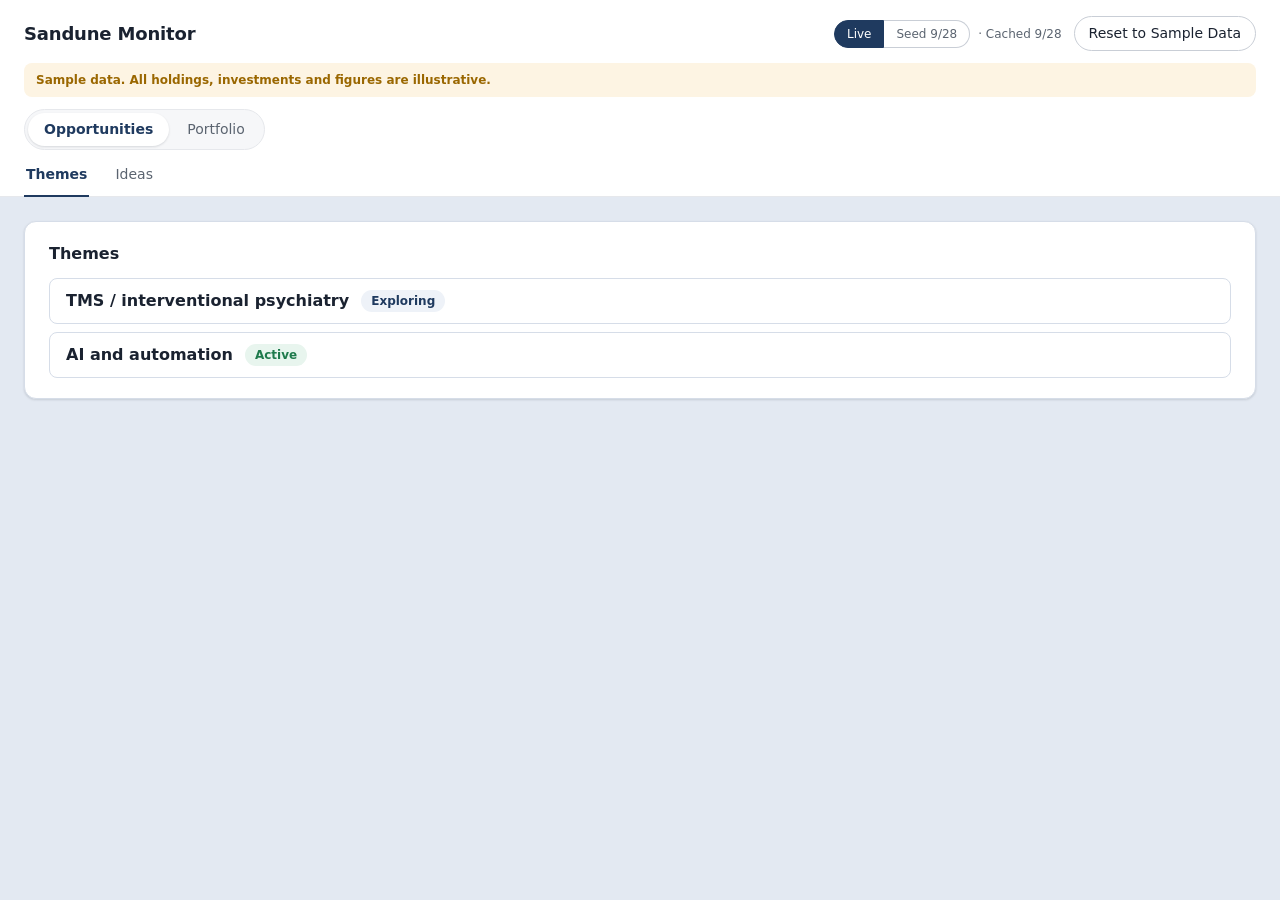
==== commit 8c10abb6: "Portfolio > Current and the shell: exact columns, header subtotals, tooltips instead of notes Holdin" ====
--- a/index.html
+++ b/index.html
@@ -12,12 +12,11 @@
     <h1>Sandune Monitor</h1>
     <div class="header-tools">
       <div class="price-toggle" role="group" aria-label="Price source">
-        <span class="muted">Prices:</span>
         <button type="button" class="seg" data-price-mode="live" aria-pressed="true">Live</button>
-        <button type="button" class="seg" data-price-mode="seed" aria-pressed="false">Seed (9/28)</button>
+        <button type="button" class="seg" data-price-mode="seed" aria-pressed="false" id="price-seed">Seed</button>
         <span class="price-status muted" id="price-status" role="status"></span>
       </div>
-      <button type="button" class="btn" id="reset">Reset to sample data</button>
+      <button type="button" class="btn" id="reset">Reset to Sample Data</button>
     </div>
   </div>
   <p class="banner" role="note">Sample data. All holdings, investments and figures are illustrative.</p>
@@ -30,9 +29,9 @@
     <button type="button" role="tab" id="tabbtn-ideas" data-tab="opportunities/ideas" aria-controls="tab-ideas" aria-selected="false" tabindex="-1">Ideas</button>
   </nav>
   <nav class="nav-sub" role="tablist" aria-label="Portfolio views" data-section="portfolio" hidden>
-    <button type="button" role="tab" id="tabbtn-blotter" data-tab="portfolio/blotter" aria-controls="tab-blotter" aria-selected="false" tabindex="-1">Investment blotter</button>
+    <button type="button" role="tab" id="tabbtn-blotter" data-tab="portfolio/blotter" aria-controls="tab-blotter" aria-selected="false" tabindex="-1">Investment Blotter</button>
     <button type="button" role="tab" id="tabbtn-portfolio" data-tab="portfolio/current" aria-controls="tab-portfolio" aria-selected="true">Current</button>
-    <button type="button" role="tab" id="tabbtn-proforma" data-tab="portfolio/proforma" aria-controls="tab-proforma" aria-selected="false" tabindex="-1">Pro forma analysis</button>
+    <button type="button" role="tab" id="tabbtn-proforma" data-tab="portfolio/proforma" aria-controls="tab-proforma" aria-selected="false" tabindex="-1">Pro Forma Analysis</button>
   </nav>
 </header>
 
@@ -48,12 +47,7 @@
 
   <section id="tab-ideas" role="tabpanel" aria-labelledby="tabbtn-ideas" hidden>
     <section class="card" aria-labelledby="inv-h">
-      <div class="card-header">
-        <h2 id="inv-h">Prospective investments <span class="h-count muted" id="id-prospective-count"></span></h2>
-        <div class="card-actions">
-          <button type="button" class="btn btn-toggle" id="id-cols" aria-pressed="false">All columns</button>
-        </div>
-      </div>
+      <div class="card-header"><h2 id="inv-h">Prospective Investments</h2></div>
       <div id="id-intake"></div>
       <div class="filters" id="id-filters"></div>
       <div class="table-wrap">
@@ -63,15 +57,13 @@
     <div id="id-card" class="card-slot"></div>
 
     <section class="card" aria-labelledby="done-h">
-      <div class="card-header">
-        <h2 id="done-h">Completed investments <span class="h-count muted" id="id-completed-count"></span></h2>
-      </div>
+      <div class="card-header"><h2 id="done-h">Completed Investments</h2></div>
       <div id="id-completed"></div>
     </section>
     <div id="id-card-completed" class="card-slot"></div>
 
     <details class="card passed" id="id-passed">
-      <summary>Passed <span class="h-count muted" id="id-passed-count"></span></summary>
+      <summary>Passed</summary>
       <div id="id-passed-list"></div>
     </details>
     <div id="id-card-passed" class="card-slot"></div>
@@ -79,46 +71,41 @@
   </div>
 
   <section id="tab-portfolio" role="tabpanel" aria-labelledby="tabbtn-portfolio" hidden>
-    <p class="asof" id="pf-asof"></p>
-
     <div class="tiles" id="pf-tiles"></div>
     <div class="card dp-build" id="pf-dp-build" hidden></div>
 
     <div class="charts">
       <figure class="card">
-        <figcaption>Exposure by asset class, % of NAV</figcaption>
-        <div class="chart-box"><canvas id="pf-chart-class" role="img" aria-label="Horizontal bar chart of exposure by asset class as a percent of NAV. Figures are in the holdings table."></canvas></div>
+        <figcaption>Exposure by Asset Class, % of NAV</figcaption>
+        <div class="chart-box"><canvas id="pf-chart-class" role="img" aria-label="Horizontal bar chart of exposure by asset class as a percent of NAV."></canvas></div>
       </figure>
       <figure class="card">
-        <figcaption>Exposure by sector, % of NAV</figcaption>
-        <div class="chart-box"><canvas id="pf-chart-sector" role="img" aria-label="Horizontal bar chart of exposure by sector as a percent of NAV, excluding cash. Figures are in the holdings table."></canvas></div>
-        <p class="note">% of NAV excl. cash.</p>
+        <figcaption>Exposure by Sector, % of NAV ex-Cash</figcaption>
+        <div class="chart-box"><canvas id="pf-chart-sector" role="img" aria-label="Horizontal bar chart of exposure by sector as a percent of NAV, excluding cash."></canvas></div>
       </figure>
       <figure class="card card-wide">
-        <figcaption>Liquidity ladder and projected capital calls, next 5 years ($M)</figcaption>
+        <figcaption title="Ladder = cash and T-bills + holdings liquid by that date − cumulative capital calls. Calls follow each fund's call schedule, straight-line over 3 years when none is set.">Liquidity Ladder and Projected Capital Calls, Next 5 Years ($M)</figcaption>
         <div class="chart-sub">Liquidity ladder</div>
         <div class="chart-box chart-ladder"><canvas id="pf-chart-ladder" role="img" aria-label="Line chart of the liquidity ladder from now through year 5, in $M."></canvas></div>
         <div class="chart-sub">Projected capital calls</div>
         <div class="chart-box chart-calls"><canvas id="pf-chart-calls" role="img" aria-label="Bar chart of projected capital calls for years 1 to 5, in $M, on the same year axis as the ladder above."></canvas></div>
-        <p class="note">Ladder = cash and T-bills + holdings liquid by that date − cumulative capital calls.</p>
       </figure>
     </div>
 
     <div id="pf-holdings" class="hc-stack" aria-label="Holdings by asset class"></div>
-
   </section>
 
   <section id="tab-blotter" role="tabpanel" aria-labelledby="tabbtn-blotter" hidden>
     <section class="card" aria-labelledby="bl-h" id="pf-blotter">
       <div class="card-header">
-        <h2 id="bl-h">Blotter <span class="h-count muted" id="bl-count"></span></h2>
+        <h2 id="bl-h">Investment Blotter</h2>
         <div class="card-actions">
-          <button type="button" class="btn" id="bl-csv">Download CSV</button>
+          <button type="button" class="btn" id="bl-new" aria-expanded="false" aria-controls="bl-form">New Entry</button>
+          <button type="button" class="btn" id="bl-csv">Export CSV</button>
         </div>
       </div>
-      <p class="note">Every buy, sell, draw, call, distribution and income item behind the book. A new entry posts to its holding and to operating cash straight away. Sample data.</p>
-      <div id="bl-form"></div>
-      <div class="filters" id="bl-filters"></div>
+      <div id="bl-form" hidden></div>
+      <div class="filters bl-filters" id="bl-filters"></div>
       <div class="table-wrap">
         <table class="grid blotter" id="bl-table"></table>
       </div>
@@ -127,41 +114,40 @@
 
   <section id="tab-proforma" role="tabpanel" aria-labelledby="tabbtn-proforma" hidden>
     <section class="card" aria-labelledby="pf2-sel-h">
-      <div class="card-header">
-        <h2 id="pf2-sel-h">Select prospective investments to model. <span class="h-count muted" id="pf2-sel-count"></span></h2>
+      <div class="card-header"><h2 id="pf2-sel-h">Select Prospective Investments</h2></div>
+      <div class="table-wrap">
+        <table class="grid selector" id="pf2-selector"></table>
       </div>
-      <p class="note">Every prospective investment (Watching, Researching or Late stage). Tick one, set its position size, funded %, upfront fee % and funding source, and the book below updates. Sample data.</p>
-      <div class="table-wrap">
-        <table class="grid" id="pf2-selector"></table>
-      </div>
-      <div id="pf2-trades" class="pf-trades"></div>
+      <div id="pf2-warnings"></div>
     </section>
 
     <div class="pf-grid">
       <section class="card pf-main" aria-labelledby="pf2-baf-h">
-        <div class="card-header"><h2 id="pf2-baf-h">Current vs pro forma</h2></div>
+        <div class="card-header"><h2 id="pf2-baf-h">Current vs Pro Forma</h2></div>
         <div class="table-wrap">
           <table class="grid baf" id="pf2-table"></table>
         </div>
         <div id="pf2-pre" class="pre-breaches"></div>
       </section>
       <aside class="card pf-limits" aria-labelledby="pf2-limits-h">
-        <div class="card-header"><h2 id="pf2-limits-h">Limits and haircuts</h2></div>
-        <p class="note">Shared with the Portfolio tab. Changes apply to both.</p>
+        <div class="card-header"><h2 id="pf2-limits-h">Limits and Haircuts</h2></div>
         <div id="pf2-limits" class="limits-grid"></div>
       </aside>
     </div>
 
     <figure class="card">
-      <figcaption>Liquidity ladder, before and after ($M)</figcaption>
+      <figcaption title="Ladder = cash and T-bills + holdings liquid by that date − cumulative capital calls, before and after the selected trades.">Liquidity Ladder, Before and After ($M)</figcaption>
       <div class="chart-box chart-ladder"><canvas id="pf2-chart-ladder" role="img" aria-label="Line chart of the liquidity ladder before the trade (gray) and after the trade (navy), now through year 5, same axis."></canvas></div>
       <div class="chart-sub">After-trade capital calls</div>
       <div class="chart-box chart-calls"><canvas id="pf2-chart-calls" role="img" aria-label="Bar chart of after-trade projected capital calls, years 1 to 5, aligned with the ladder above."></canvas></div>
     </figure>
 
     <section aria-labelledby="pf2-hold-h" class="hc-group">
-      <h2 id="pf2-hold-h" class="group-title">Pro forma holdings <span class="h-count muted">new rows marked PF; holdings sold to fund a trade show their reduced value</span></h2>
-      <div id="pf2-holdings" class="hc-stack"></div>
+      <div class="group-head">
+        <h2 id="pf2-hold-h" class="group-title">Pro Forma Holdings</h2>
+        <button type="button" class="btn" id="pf2-hold-toggle" aria-expanded="false" aria-controls="pf2-holdings">Show Pro Forma Holdings</button>
+      </div>
+      <div id="pf2-holdings" class="hc-stack" hidden></div>
     </section>
   </section>
 </main>
--- a/css/app.css
+++ b/css/app.css
@@ -56,7 +56,6 @@
 .muted { color: var(--muted); }
 .nowrap { white-space: nowrap; font-size: var(--fs-small); }
 .note { color: var(--muted); margin: 0 0 var(--s3); font-size: var(--fs-small); }
-.asof { color: var(--muted); margin: 0 0 var(--s4); font-size: var(--fs-small); }
 .placeholder { color: var(--muted); margin: 0; padding: var(--s5); text-align: center; }
 .breach { color: var(--breach); font-weight: 600; }
 .ok { color: var(--ok); }
@@ -91,7 +90,6 @@
 
 /* Segmented pill control (price source) */
 .price-toggle { display: flex; align-items: center; gap: 0; flex-wrap: wrap; font-size: var(--fs-small); }
-.price-toggle > .muted:first-child { margin-right: var(--s2); }
 .seg {
   border: 1px solid var(--line-strong); background: var(--card); padding: 4px var(--s3); cursor: pointer; font-size: var(--fs-small);
   color: var(--muted); transition: background-color var(--ease), color var(--ease), border-color var(--ease);
@@ -104,7 +102,6 @@
 /* ---------- Page and cards ---------- */
 main { padding: var(--s5); }
 section[role=tabpanel] > * + * { margin-top: var(--s5); }
-section[role=tabpanel] > .asof + * { margin-top: 0; }
 .card, figure.card, .idea-card {
   background: var(--card); border: 1px solid var(--card-border); border-radius: var(--r-card); box-shadow: var(--shadow);
   padding: 20px var(--s5); margin: 0; min-width: 0;
@@ -140,7 +137,6 @@
 }
 .chip:hover { border-color: var(--line-strong); }
 .chip[aria-pressed=true] { background: var(--accent); border-color: var(--accent); color: #fff; }
-.chip-n { opacity: .65; margin-left: 2px; }
 .chip-row { display: flex; flex-wrap: wrap; align-items: center; gap: 6px; }
 .chip-label { color: var(--muted); font-size: var(--fs-small); min-width: 48px; }
 .filters { display: flex; flex-wrap: wrap; align-items: flex-start; gap: var(--s3); margin-bottom: var(--s3); }
@@ -191,7 +187,6 @@
 .chart-ladder { height: 190px; }
 .chart-calls { height: 130px; }
 .chart-sub { color: var(--muted); font-size: var(--fs-small); margin: var(--s1) 0 2px; }
-figure.card .note { margin: var(--s2) 0 0; }
 
 /* ---------- Tables ---------- */
 .table-wrap { overflow-x: auto; max-width: 100%; border: 1px solid var(--line); border-radius: var(--r-input); }
@@ -319,14 +314,12 @@
 /* ---------- Holdings by asset class ---------- */
 .hc-stack { display: flex; flex-direction: column; gap: var(--s5); }
 .hc-group { display: flex; flex-direction: column; gap: var(--s3); }
-.group-title .h-count { text-transform: none; letter-spacing: 0; }
 .unit-hint { text-transform: none; letter-spacing: 0; font-weight: 500; opacity: .8; }
 td.derived { color: var(--ink); cursor: help; }
 table.grid.hold td.col-name { min-width: 150px; max-width: 220px; }
 table.grid.hold th, table.grid.hold td { padding-left: var(--s3); padding-right: var(--s3); }
 table.grid.hold th.col-name, table.grid.hold td.col-name { padding-left: var(--s4); }
 table.grid.hold th.col-w { min-width: 104px; }
-.hc .card-header h2 { display: flex; flex-wrap: wrap; align-items: baseline; gap: var(--s1) var(--s2); }
 table.grid.hold-total td.col-name, table.grid.hold-total th.col-name { min-width: 160px; }
 table.grid.hold-total { width: 100%; }
 @media (max-width: 720px) {
@@ -343,7 +336,6 @@
 .chip-edit { display: grid; grid-template-columns: repeat(auto-fill, minmax(180px, 1fr)); gap: var(--s3); margin-top: var(--s3); }
 .sec-head { display: flex; align-items: center; justify-content: space-between; gap: var(--s3); margin-bottom: var(--s2); }
 .sec-head h3 { margin: 0; }
-.sec-count { color: var(--muted); font-weight: 500; }
 .edit-link {
   display: inline-flex; align-items: center; gap: 4px; border: 0; background: none; padding: 2px 6px; margin-left: auto; border-radius: var(--r-input);
   color: var(--muted); font-size: var(--fs-small); cursor: pointer; transition: color var(--ease), background-color var(--ease);
@@ -363,7 +355,6 @@
 .sec-actions { display: flex; gap: var(--s2); margin-top: var(--s3); }
 .is-bad { border-color: var(--breach) !important; }
 .key-stats .stat-value { font-size: var(--fs-value); white-space: normal; overflow-wrap: anywhere; }
-.stat-hint { text-transform: none; letter-spacing: 0; }
 .stat-date { color: var(--muted); font-weight: 400; font-size: var(--fs-small); }
 .stat-row.cols-6 { --cols: 6; }
 .key-stats .stat-value { font-weight: 600; }
@@ -387,7 +378,6 @@
 .name-link:hover { color: var(--accent); text-decoration: underline; }
 table.grid tbody tr.is-highlight { background: var(--accent-tint); }
 table.grid tbody tr.is-highlight td.col-name { box-shadow: inset 3px 0 0 var(--accent); }
-table.grid.baf tr.note-row td, #pf2-selector tr.note-row td { color: var(--muted); font-size: var(--fs-small); font-style: italic; padding-top: 6px; padding-bottom: 6px; }
 .sel-row { display: flex; align-items: flex-start; gap: var(--s2); }
 .sel-row input { margin: 4px 0 0; flex: 0 0 auto; }
 @media (max-width: 720px) {
@@ -401,7 +391,6 @@
 details.passed > summary::before { content: ""; width: 0; height: 0; border-left: 6px solid var(--muted); border-top: 5px solid transparent; border-bottom: 5px solid transparent; transition: transform var(--ease); }
 details.passed[open] > summary::before { transform: rotate(90deg); }
 details.passed > summary::-webkit-details-marker { display: none; }
-details.passed > .note { margin-top: var(--s3); }
 .fund-form { display: flex; flex-wrap: wrap; gap: var(--s3) var(--s4); align-items: flex-end; margin: var(--s3) 0; }
 .fund-form .fld input, .fund-form .fld select { background: var(--card); }
 .reason .fld { display: flex; flex-direction: column; font-weight: 400; margin: 0; }
@@ -411,7 +400,6 @@
 .card-head .funded-line { margin: var(--s3) 0 0; }
 
 /* ---------- Blotter ---------- */
-.h-count { font-size: var(--fs-small); font-weight: 500; margin-left: var(--s2); }
 .bl-form { display: flex; flex-wrap: wrap; gap: var(--s3) var(--s4); align-items: flex-end; padding: var(--s4); border: 1px solid var(--line); border-radius: var(--r-input); background: var(--subtle); margin-bottom: var(--s2); }
 .bl-form .fld input, .bl-form .fld select { min-width: 120px; width: 140px; }
 .bl-form .fld-holding select { width: 260px; max-width: 100%; }
@@ -420,7 +408,6 @@
 .bl-form .fld input[inputmode] { text-align: right; }
 .bl-form .bl-computed { display: inline-block; padding: 6px 0; min-width: 120px; font-weight: 600; }
 .bl-form .fld-submit { align-self: flex-end; }
-.bl-help { margin-bottom: var(--s3); }
 .bl-error { margin: 0 0 var(--s3); padding: var(--s2) var(--s3); border-radius: var(--r-input); background: var(--breach-tint); color: var(--breach); font-weight: 600; }
 .bl-select { border: 1px solid var(--line-strong); border-radius: var(--r-input); padding: 4px var(--s2); background: var(--card); max-width: 100%; }
 .tag-buy, .tag-capital_call { background: var(--accent-tint); color: var(--accent); }
@@ -435,9 +422,6 @@
 .num-input { width: 88px; text-align: right; border: 1px solid var(--line-strong); border-radius: var(--r-input); padding: 5px var(--s2); background: var(--card); }
 .sel-inc { display: inline-flex; gap: var(--s2); align-items: center; cursor: pointer; }
 table.grid tbody tr.sel-on { background: var(--accent-tint); }
-.pf-trades { margin-top: var(--s3); }
-.trades { margin: 0; padding-left: 18px; }
-.trades li { margin: 2px 0; }
 .warn { margin-top: var(--s2); padding: var(--s2) var(--s3); border-radius: var(--r-input); background: var(--warn-tint); color: var(--warn); }
 .warn p { margin: 2px 0; }
 .pf-grid { display: grid; grid-template-columns: minmax(0, 1fr) 360px; gap: var(--s5); align-items: start; }
@@ -460,8 +444,6 @@
 table.grid.baf td.num { min-width: 104px; }
 table.grid.baf td.lim { color: var(--muted); white-space: nowrap; }
 table.grid.baf tr.group-row td { text-transform: uppercase; letter-spacing: .04em; font-size: var(--fs-small); color: var(--muted); padding-top: 8px; padding-bottom: 8px; }
-table.grid.baf tbody tr.note-row { background: var(--card); }
-table.grid.baf tr.note-row td { color: var(--muted); font-size: var(--fs-small); font-style: italic; padding-top: 6px; padding-bottom: 6px; }
 table.grid.baf tr.row-caused td:first-child { box-shadow: inset 3px 0 0 var(--breach); }
 table.grid.baf tr.row-pre td:first-child { box-shadow: inset 3px 0 0 var(--warn); }
 .chg-good { color: var(--ok); font-weight: 600; }
@@ -494,7 +476,6 @@
   .nav-top { display: flex; }
   .nav-top [role=tab] { flex: 1 1 0; padding: 6px var(--s2); }
   .nav-sub { gap: var(--s4); }
-  .price-status { flex-basis: 100%; margin: var(--s1) 0 0; }
   table.grid th, table.grid td { padding: 10px var(--s3); }
   table.grid .col-name { min-width: 140px; max-width: 170px; }
   .fld input.wide { min-width: 0; width: 100%; }
@@ -502,8 +483,6 @@
   .terms .fld:has(input.wide) { grid-column: 1 / -1; }
   .edit-list li { flex-wrap: wrap; }
   .edit-list li.assume .list-input { flex-basis: 100%; order: 3; }
-  .hc .card-header h2 .h-count { flex-basis: 100%; margin-left: 0; }
-  .card-header h2 .h-count { display: block; margin-left: 0; }
   .fund-form .fld, .fund-form .fld input, .fund-form .fld select { width: 100%; max-width: none; }
   .bl-form .fld, .bl-form .fld input, .bl-form .fld select, .bl-form .fld-holding select { width: 100%; min-width: 0; }
   .bl-form .fld { flex: 1 1 calc(50% - var(--s4)); }
@@ -538,16 +517,16 @@
 section[role=tabpanel] { display: flex; flex-direction: column; gap: var(--s5); }
 section[role=tabpanel][hidden] { display: none; }
 section[role=tabpanel] > * + * { margin-top: 0; }
-section[role=tabpanel] > .asof { margin: 0 0 calc(var(--s4) - var(--s5)); }
 .tile-value-2 { display: block; margin-top: 2px; }
 @media (max-width: 720px) {
   section[role=tabpanel] { gap: var(--s4); }
-  section[role=tabpanel] > .asof { margin-bottom: 0; }
 }
 
 /* ---------- Stage 6c: card title line, stat rows, theme tiles ---------- */
 .stat-row.cols-3 { --cols: 3; }
 .stat-row.cols-4 { --cols: 4; }
+.stat-row.key-stats { --cols: 5; }
+.key-stats .stat-wide { grid-column: span 2; }
 .stat-value select { max-width: 100%; border: 1px solid var(--line-strong); border-radius: var(--r-input); padding: 4px var(--s2); background: var(--card); }
 .stat-value > select { min-width: 0; width: 100%; flex: 1 1 0; }
 .stat-row > .stat > .stat-value { min-width: 0; }
@@ -577,7 +556,8 @@
 .close-btn:hover { color: var(--ink); background: var(--subtle); }
 
 @media (max-width: 720px) {
-  .stat-row.cols-4 { --cols: 2; }
+  .stat-row.cols-4, .stat-row.key-stats { --cols: 2; }
+  .key-stats .stat-wide { grid-column: 1 / -1; }
   .title-line { flex-wrap: wrap; }
   .title-line .title-input { flex-basis: calc(100% - 44px); }
 }
@@ -606,10 +586,30 @@
   table.grid.baf td.flagcell { grid-column: 2 / 4; align-self: end; text-align: right; }
   table.grid.baf td.flagcell .flag { white-space: normal; }
   table.grid.baf .pfc { border-left: 0; }
-  table.grid.baf tr.group-row td, table.grid.baf tr.note-row td { grid-column: 1 / -1; }
+  table.grid.baf tr.group-row td { grid-column: 1 / -1; }
   table.grid.baf tr.group-row { background: var(--subtle); padding-top: 6px; padding-bottom: 6px; }
   table.grid.baf tr.row-caused td:first-child, table.grid.baf tr.row-pre td:first-child { box-shadow: none; }
   table.grid.baf tr.row-caused { box-shadow: inset 3px 0 0 var(--breach); }
   table.grid.baf tr.row-pre { box-shadow: inset 3px 0 0 var(--warn); }
   .table-wrap:has(> table.baf) { overflow-x: visible; }
 }
+
+/* ---------- Final cut: holdings headers, hover-only row delete, blotter toolbar, Pro Forma holdings toggle ---------- */
+.hc-toolbar { display: flex; align-items: center; justify-content: space-between; gap: var(--s3); }
+.hc-sub { display: flex; align-items: baseline; gap: var(--s3); margin-left: auto; font-variant-numeric: tabular-nums; }
+.hc-mv { font-weight: 600; }
+.hc-pct { color: var(--muted); font-size: var(--fs-small); }
+table.grid .row-del { opacity: 0; transition: opacity var(--ease); }
+table.grid tr:hover .row-del, table.grid tr:focus-within .row-del, table.grid .row-del:focus-visible { opacity: 1; }
+@media (hover: none) { table.grid .row-del { opacity: 1; } }
+.bl-filters { margin-bottom: var(--s3); }
+.bl-form .fld-cancel { align-self: flex-end; }
+.group-head { display: flex; align-items: center; justify-content: space-between; gap: var(--s3); flex-wrap: wrap; }
+.sel-check { width: 1%; padding-right: 0; }
+table.grid.ideas td.wrap { max-width: 320px; }
+table.grid.vc td, table.grid.mini td { white-space: normal; }
+table.grid.vc td.col-name, table.grid.mini td.col-name { max-width: none; }
+table.grid.vc td.wrap { max-width: none; min-width: 220px; }
+.price-status:empty { display: none; }
+figure.card figcaption[title] { cursor: help; }
+th[title] { cursor: help; }
